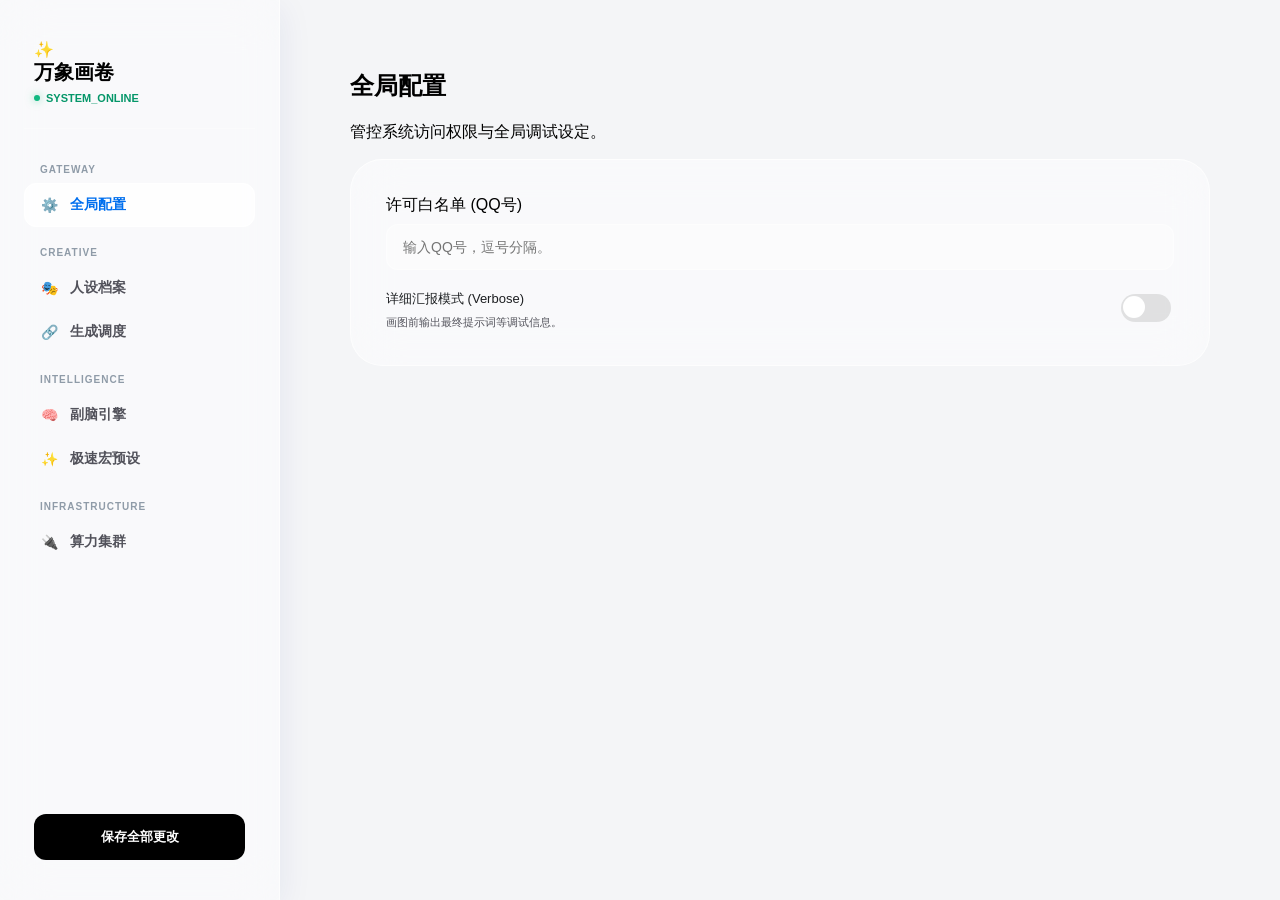
==== pages/settings/index.html @ 049e7f3b "Update index.html" ====
<!doctype html>
<html lang="zh-CN">
<head>
    <meta charset="utf-8" />
    <title>Omni-Draw Station</title>
    <link rel="stylesheet" href="./style.css" />
</head>
<body>
    <div class="ambient-bg">
        <div class="color-orb orb-1"></div>
        <div class="color-orb orb-2"></div>
        <div class="color-orb orb-3"></div>
    </div>

    <div class="layout-wrapper">
        <aside class="sidebar glass-panel">
            <div class="sidebar-header">
                <div class="brand">
                    <span class="brand-icon">✨</span>
                    <h1>万象画卷</h1>
                </div>
                <div class="status-dot">SYSTEM_ONLINE</div>
            </div>
            
            <nav class="nav-menu">
                <div class="nav-label">GATEWAY</div>
                <button class="nav-item active" data-target="tab-basic"><span>⚙️</span> 全局配置</button>
                <div class="nav-label">CREATIVE</div>
                <button class="nav-item" data-target="tab-persona"><span>🎭</span> 人设档案</button>
                <button class="nav-item" data-target="tab-hub"><span>🔗</span> 生成调度</button>
                <div class="nav-label">INTELLIGENCE</div>
                <button class="nav-item" data-target="tab-optimizer"><span>🧠</span> 副脑引擎</button>
                <button class="nav-item" data-target="tab-presets"><span>✨</span> 极速宏预设</button>
                <div class="nav-label">INFRASTRUCTURE</div>
                <button class="nav-item" data-target="tab-nodes"><span>🔌</span> 算力集群</button>
            </nav>

            <div class="save-panel">
                <button data-action="save-config" class="btn-primary">保存全部更改</button>
            </div>
        </aside>

        <main class="content">
            <div id="tab-basic" class="tab-pane active">
                <div class="page-header"><h2>全局配置</h2><p>管控系统访问权限与全局调试设定。</p></div>
                <section class="card glass-card">
                    <div class="form-group">
                        <label>许可白名单 (QQ号)</label>
                        <input type="text" id="perm_allowed_users" class="input-glass" placeholder="输入QQ号，逗号分隔。" />
                    </div>
                    <div class="divider"></div>
                    <div style="display: flex; justify-content: space-between; align-items: center;">
                        <div>
                            <label style="margin-bottom: 4px; display: block; color: var(--text-main); font-size: 13px;">详细汇报模式 (Verbose)</label>
                            <span style="font-size: 11px; color: var(--text-muted);">画图前输出最终提示词等调试信息。</span>
                        </div>
                        <div class="switch-wrapper"><input type="checkbox" id="verbose_report" class="ios-switch"></div>
                    </div>
                </section>
            </div>

            <div id="tab-persona" class="tab-pane">
                <div class="page-header"><h2>人设档案</h2></div>
                <div class="grid-row">
                    <section class="card glass-card">
                        <div class="form-group"><label>实体代号</label><input type="text" id="persona_name" class="input-glass" /></div>
                        <div class="form-group"><label>底层特征序列</label><textarea id="persona_prompt" rows="5" class="input-glass"></textarea></div>
                    </section>
                    <section class="card glass-card">
                        <div class="form-group">
                            <label>参考图矩阵</label>
                            <div class="multi-upload-container" id="persona-upload-container">
                                <div class="upload-trigger glass-trigger" id="persona-upload-trigger">
                                    <span class="upload-icon">+</span>
                                    <span class="upload-text">添加图片</span>
                                </div>
                            </div>
                            <input type="file" id="hidden-file-input" accept="image/*" multiple style="display: none;" />
                        </div>
                    </section>
                </div>
            </div>

            <div id="tab-hub" class="tab-pane">
                <div class="page-header"><h2>生成调度</h2></div>
                <section class="card glass-card">
                    <div class="form-group"><label>图生图负载指向</label><div class="node-selector" id="sel-route-img"></div><input type="hidden" id="route_img" /></div>
                    <div class="divider"></div>
                    <div class="form-group"><label>自拍拟态指向</label><div class="node-selector" id="sel-route-selfie"></div><input type="hidden" id="route_selfie" /></div>
                    <div class="divider"></div>
                    <div class="form-group"><label>视频渲染指向</label><div class="node-selector-video" id="sel-route-video"></div><input type="hidden" id="route_video" /></div>
                </section>
            </div>

            <div id="tab-optimizer" class="tab-pane">
                <div class="page-header"><h2>副脑引擎</h2></div>
                <section class="card glass-card highlight-glass">
                    <div class="card-header"><h3>Prompt Optimizer</h3><div class="switch-wrapper"><input type="checkbox" id="opt_enable" class="ios-switch"></div></div>
                    <div class="grid-2-col">
                        <div class="form-group"><label>画风协议</label><select id="opt_style" class="input-glass"><option value="手机日常原生感">手机日常原生感</option><option value="自拍专用极致真实">自拍专用极致真实</option><option value="电影级光影大片">电影级光影大片</option><option value="日系插画大师">日系插画大师</option><option value="3D 潮玩盲盒">3D 潮玩盲盒</option><option value="自定义模式">自定义模式</option></select></div>
                        <div class="form-group"><label>处理节点</label><div class="node-selector" id="sel-opt-chain"></div><input type="hidden" id="opt_chain" /></div>
                        <div class="form-group"><label>模型核心</label><input type="text" id="opt_model" class="input-glass" /></div>
                        <div class="form-group"><label>超时限制</label><input type="number" id="opt_timeout" class="input-glass" /></div>
                        <div class="form-group full-width"><label>并发上限</label><input type="number" id="opt_batch" class="input-glass" /></div>
                        <div class="form-group full-width"><label>自定义注入</label><textarea id="opt_custom" rows="2" class="input-glass"></textarea></div>
                    </div>
                </section>
            </div>

            <div id="tab-presets" class="tab-pane">
                <div class="page-header"><h2>极速宏预设</h2></div>
                <section class="card glass-card">
                    <div class="card-header space-between"><h3>已激活宏指令</h3><button data-action="add-preset" class="btn-glass-secondary btn-small">+ 添加指令</button></div>
                    <div class="list-container" id="presets-container"></div>
                </section>
            </div>

            <div id="tab-nodes" class="tab-pane">
                <div class="page-header"><h2>算力集群</h2><p>管理底层的图像与视频大模型 API 服务配置。</p></div>
                <section class="card glass-card">
                    <div class="card-header space-between"><h3>图像算力节点</h3><button data-action="add-provider" class="btn-glass-secondary btn-small">+ 添加生图节点</button></div>
                    <div class="list-container" id="providers-container"></div>
                </section>
                <section class="card glass-card">
                    <div class="card-header space-between"><h3>视频渲染节点</h3><button data-action="add-video-provider" class="btn-glass-secondary btn-small">+ 添加视频节点</button></div>
                    <div class="list-container" id="video-providers-container"></div>
                </section>
            </div>
        </main>
    </div>
    <div id="toast-container"></div>
    <script type="module" src="./app.js"></script>
</body>
</html>
---- pages/settings/style.css ----
:root {
    --glass-bg: rgba(255, 255, 255, 0.45);
    --glass-border: rgba(255, 255, 255, 0.6);
    --glass-highlight: rgba(255, 255, 255, 0.8);
    --glass-shadow: 0 8px 32px 0 rgba(31, 38, 135, 0.08);
    --input-bg: rgba(255, 255, 255, 0.3);
    --input-focus: rgba(255, 255, 255, 0.7);
    --text-main: #1C1E21;
    --text-muted: #52525B;
    --accent: #006FEE;
    --accent-glass: rgba(0, 111, 238, 0.15);
    --danger: #FF453A;
    --radius-sm: 12px;
    --radius-md: 20px;
    --radius-lg: 32px;
    --transition: all 0.3s cubic-bezier(0.25, 0.8, 0.25, 1);
}

html, body { height: 100%; margin: 0; padding: 0; background: #F4F5F7; font-family: -apple-system, sans-serif; -webkit-font-smoothing: antialiased; overflow: hidden; }
* { box-sizing: border-box; }

.ambient-bg { position: fixed; top: 0; left: 0; width: 100vw; height: 100vh; z-index: -1; background: #E9ECEF; overflow: hidden; }
.color-orb { position: absolute; border-radius: 50%; filter: blur(80px); opacity: 0.6; animation: float 15s ease-in-out infinite alternate; }
.orb-1 { width: 500px; height: 500px; background: #FFD1FF; top: -100px; left: -100px; }
.orb-2 { width: 600px; height: 600px; background: #C2E9FB; bottom: -200px; right: -100px; animation-delay: -5s; }
.orb-3 { width: 400px; height: 400px; background: #E0C3FC; top: 40%; left: 40%; animation-delay: -10s; }
@keyframes float { 0% { transform: translate(0, 0) scale(1); } 100% { transform: translate(40px, 40px) scale(1.1); } }

.layout-wrapper { display: flex; height: 100vh; width: 100vw; margin: 0; }
.sidebar { width: 280px; flex-shrink: 0; display: flex; flex-direction: column; padding: 40px 24px; z-index: 10; border-right: 1px solid var(--glass-border); }
.glass-panel { background: var(--glass-bg); backdrop-filter: blur(24px); -webkit-backdrop-filter: blur(24px); box-shadow: var(--glass-shadow); }
.sidebar-header { padding: 0 10px 24px; border-bottom: 1px solid rgba(255,255,255,0.3); margin-bottom: 15px; }
.brand h1 { font-size: 20px; font-weight: 800; margin: 0; color: #000; }
.status-dot { font-size: 11px; color: #059669; font-weight: 700; margin-top: 6px; display: flex; align-items: center; gap: 6px; }
.status-dot::before { content: ""; display: block; width: 6px; height: 6px; background: #10B981; border-radius: 50%; box-shadow: 0 0 8px rgba(16, 185, 129, 0.6); }

.nav-label { font-size: 10px; font-weight: 800; color: #8F9BA8; padding: 20px 16px 8px; letter-spacing: 1px; }
.nav-menu { flex: 1; overflow-y: auto; }
.nav-item { display: flex; align-items: center; gap: 12px; width: 100%; padding: 12px 16px; border: 1px solid transparent; background: transparent; border-radius: var(--radius-sm); color: var(--text-muted); font-size: 14px; font-weight: 600; cursor: pointer; transition: var(--transition); outline: none; }
.nav-item:hover { background: rgba(255,255,255,0.5); }
.nav-item.active { background: rgba(255,255,255,0.8); color: var(--accent); border: 1px solid #FFF; }

.save-panel { margin-top: auto; padding: 16px 10px 0; }
.btn-primary { width: 100%; padding: 14px; background: #000; color: #FFF; border: none; border-radius: var(--radius-sm); font-weight: 600; cursor: pointer; transition: var(--transition); }

.content { flex: 1; height: 100%; overflow-y: auto; padding: 50px 70px; }
.tab-pane { display: none; opacity: 0; transform: translateY(20px); transition: 0.3s cubic-bezier(0.2, 0.8, 0.2, 1); }
.tab-pane.active { display: block; opacity: 1; transform: translateY(0); }

.glass-card { background: var(--glass-bg); backdrop-filter: blur(24px); border-radius: var(--radius-lg); padding: 35px; margin-bottom: 30px; border: 1px solid var(--glass-border); border-top: 1px solid var(--glass-highlight); }
.grid-2-col { display: grid; grid-template-columns: 1fr 1fr; gap: 20px; }
.full-width { grid-column: 1 / -1; }
.form-group { display: flex; flex-direction: column; gap: 8px; margin-bottom: 20px; }
.input-glass { width: 100%; padding: 14px 16px; background: var(--input-bg); border: 1px solid rgba(255,255,255,0.4); border-radius: var(--radius-sm); color: var(--text-main); font-size: 14px; outline: none; }

.chip-group { display: flex; flex-wrap: wrap; gap: 8px; }
.api-chip { padding: 8px 16px; background: rgba(255,255,255,0.5); border-radius: 20px; font-size: 13px; font-weight: 600; color: var(--text-muted); cursor: pointer; border: 1px solid rgba(255,255,255,0.6); transition: var(--transition); backdrop-filter: blur(10px); }
.api-chip:hover { background: rgba(255,255,255,0.8); }
.api-chip.active { background: var(--accent); color: #FFF; border-color: var(--accent); }
.chip-del { margin-left: 6px; opacity: 0.5; font-weight: bold; }

.selector-chip { padding: 8px 16px; background: var(--input-bg); border-radius: 20px; font-size: 13px; font-weight: 600; color: var(--text-muted); cursor: pointer; border: 1px solid rgba(255,255,255,0.3); transition: var(--transition); }
.selector-chip.active { background: var(--accent); color: #FFF; border-color: var(--accent); }

.ios-switch { appearance: none; width: 50px; height: 28px; background: rgba(0,0,0,0.1); border-radius: 28px; position: relative; cursor: pointer; transition: 0.3s; }
.ios-switch::after { content: ''; position: absolute; top: 2px; left: 2px; width: 22px; height: 22px; background: #FFF; border-radius: 50%; transition: 0.3s; }
.ios-switch:checked { background: #34C759; }
.ios-switch:checked::after { transform: translateX(22px); }

.btn-glass-secondary { background: rgba(255,255,255,0.5); color: #000; border: 1px solid rgba(255,255,255,0.6); padding: 8px 16px; border-radius: 8px; cursor: pointer; font-size: 13px; font-weight: 700; }
.node-enter { animation: slideInUp 0.5s cubic-bezier(0.2, 0.8, 0.2, 1) forwards; }
.node-exit { animation: fadeOutRight 0.3s ease-in forwards; pointer-events: none; }
@keyframes slideInUp { 0% { opacity: 0; transform: translateY(20px); } 100% { opacity: 1; transform: translateY(0); } }
@keyframes fadeOutRight { to { opacity: 0; transform: translateX(30px); } }

#toast-container { position: fixed; top: 40px; left: 50%; transform: translateX(-50%); z-index: 10000; display: flex; flex-direction: column; gap: 10px; }
.toast { background: rgba(0,0,0,0.75); color: #FFF; padding: 14px 28px; border-radius: 30px; font-size: 14px; animation: slideDown 0.4s cubic-bezier(0.2, 0.8, 0.2, 1) forwards; }
@keyframes slideDown { from { opacity: 0; transform: translateY(-20px); } to { opacity: 1; transform: translateY(0); } }
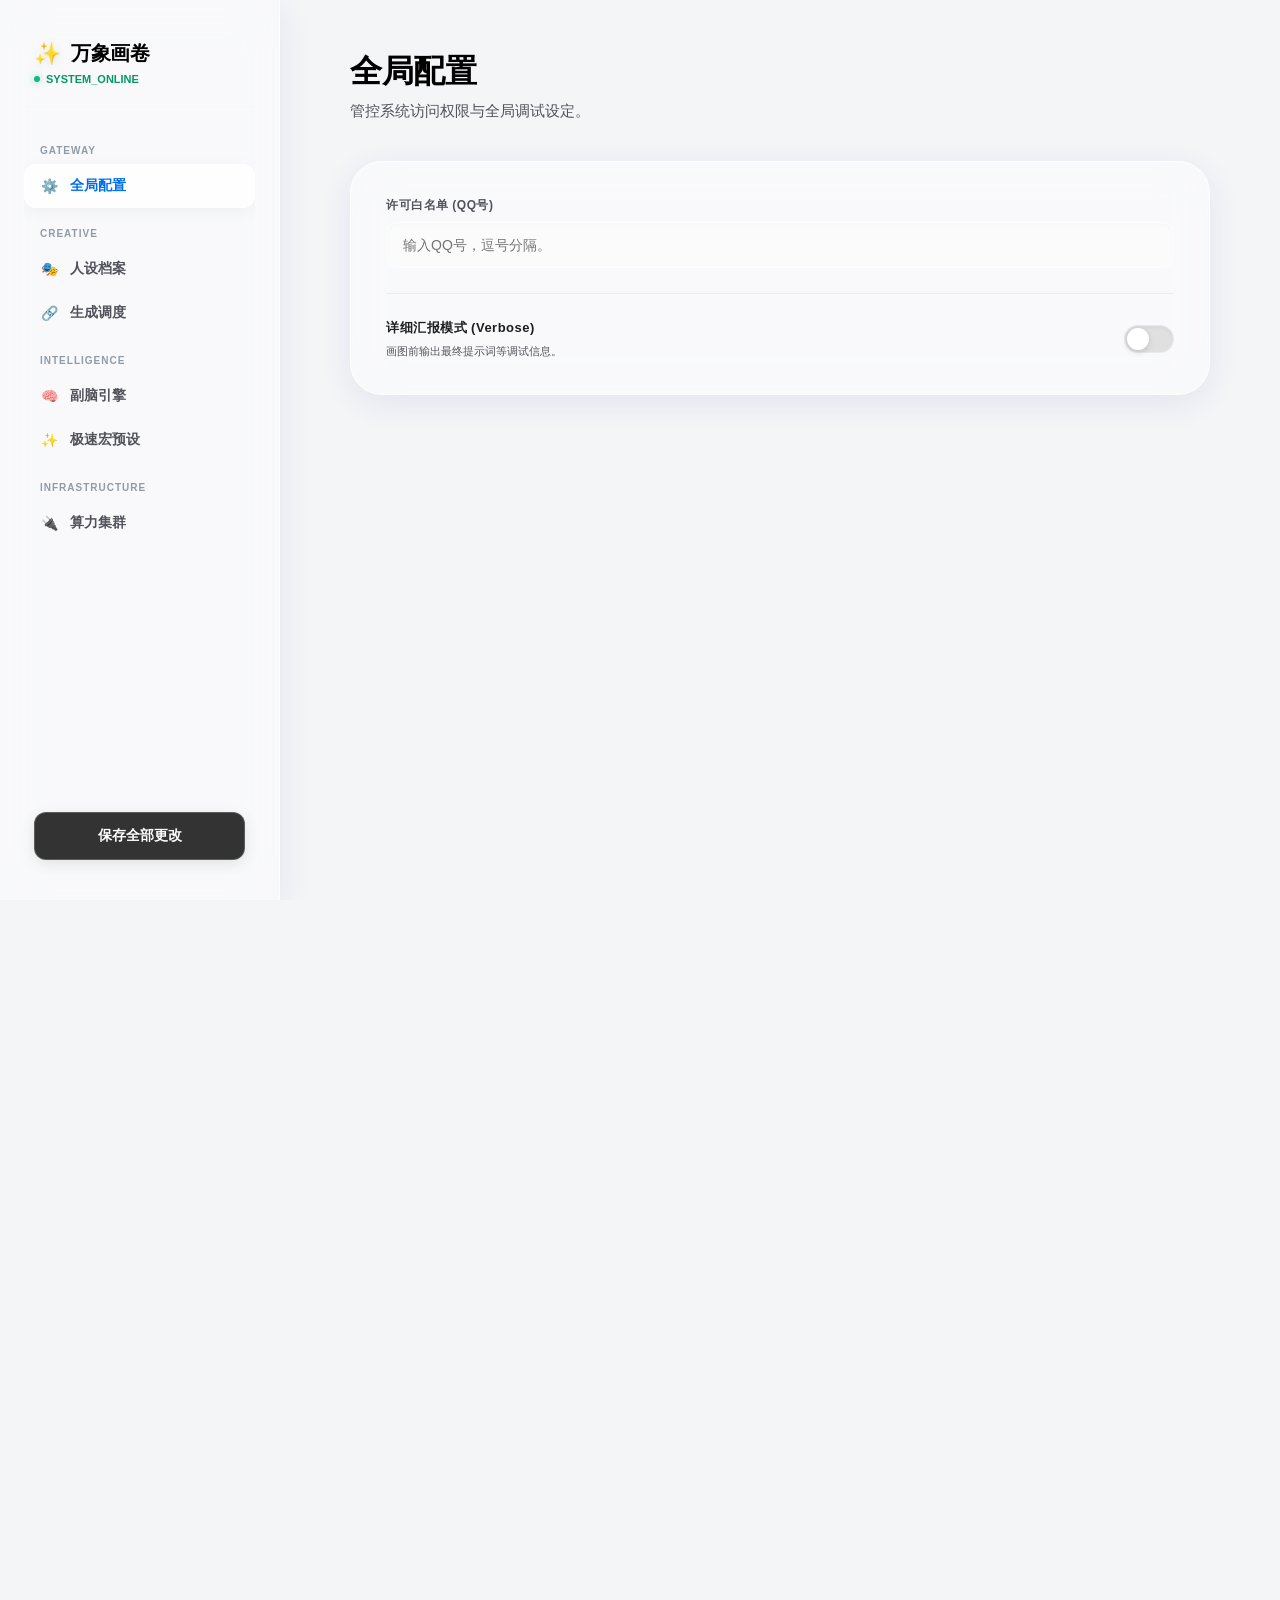
==== commit e95fcf58: "Update index.html" ====
--- a/pages/settings/index.html
+++ b/pages/settings/index.html
@@ -116,7 +116,7 @@
             </div>
 
             <div id="tab-nodes" class="tab-pane">
-                <div class="page-header"><h2>算力集群</h2><p>管理底层的图像与视频大模型 API 服务配置。</p></div>
+                <div class="page-header"><h2>算力集群</h2></div>
                 <section class="card glass-card">
                     <div class="card-header space-between"><h3>图像算力节点</h3><button data-action="add-provider" class="btn-glass-secondary btn-small">+ 添加生图节点</button></div>
                     <div class="list-container" id="providers-container"></div>
@@ -131,4 +131,135 @@
     <div id="toast-container"></div>
     <script type="module" src="./app.js"></script>
 </body>
+</html><!doctype html>
+<html lang="zh-CN">
+<head>
+    <meta charset="utf-8" />
+    <title>Omni-Draw Station</title>
+    <link rel="stylesheet" href="./style.css" />
+</head>
+<body>
+    <div class="layout-wrapper">
+        <aside class="sidebar">
+            <div class="sidebar-header">
+                <div class="brand">
+                    <span class="brand-icon">✨</span>
+                    <h1>万象画卷</h1>
+                </div>
+                <div class="status-dot">SYSTEM_ONLINE</div>
+            </div>
+            
+            <nav class="nav-menu">
+                <div class="nav-label">GATEWAY</div>
+                <button class="nav-item active" data-target="tab-basic"><span>⚙️</span> 全局配置</button>
+                <div class="nav-label">CREATIVE</div>
+                <button class="nav-item" data-target="tab-persona"><span>🎭</span> 人设档案</button>
+                <button class="nav-item" data-target="tab-hub"><span>🔗</span> 生成调度</button>
+                <div class="nav-label">INTELLIGENCE</div>
+                <button class="nav-item" data-target="tab-optimizer"><span>🧠</span> 副脑引擎</button>
+                <button class="nav-item" data-target="tab-presets"><span>✨</span> 极速宏预设</button>
+                <div class="nav-label">INFRASTRUCTURE</div>
+                <button class="nav-item" data-target="tab-nodes"><span>🔌</span> 算力集群</button>
+            </nav>
+
+            <div class="save-panel">
+                <button data-action="save-config" class="btn-primary">保存全部更改</button>
+            </div>
+        </aside>
+
+        <main class="content">
+            <div id="tab-basic" class="tab-pane active">
+                <div class="page-header"><h2>全局配置</h2><p>管控系统访问权限与全局调试设定。</p></div>
+                <section class="card">
+                    <div class="form-group">
+                        <label>许可白名单 (QQ号)</label>
+                        <input type="text" id="perm_allowed_users" class="input-modern" placeholder="输入QQ号，逗号分隔。留空则全域开放。" />
+                    </div>
+                    <div class="divider"></div>
+                    <div style="display: flex; justify-content: space-between; align-items: center;">
+                        <div>
+                            <label style="margin-bottom: 4px; display: block; color: var(--text-main); font-size: 13px;">详细汇报模式 (Verbose)</label>
+                            <span style="font-size: 11px; color: var(--text-muted);">画图前输出最终提示词、透传参数量和参考图数量，供排查时使用。</span>
+                        </div>
+                        <div class="switch-wrapper"><input type="checkbox" id="verbose_report" class="ios-switch"></div>
+                    </div>
+                </section>
+            </div>
+
+            <div id="tab-persona" class="tab-pane">
+                <div class="page-header"><h2>人设档案</h2><p>定义 AI 在进行拟态自拍时的外貌与识别特征。</p></div>
+                <div class="grid-row">
+                    <section class="card">
+                        <div class="form-group"><label>实体代号</label><input type="text" id="persona_name" class="input-modern" /></div>
+                        <div class="form-group"><label>底层特征序列 (Base Prompt)</label><textarea id="persona_prompt" rows="5" class="input-modern"></textarea></div>
+                    </section>
+                    <section class="card">
+                        <div class="form-group">
+                            <label>多模态参考图矩阵</label>
+                            <div class="multi-upload-container" id="persona-upload-container">
+                                <div class="upload-trigger" id="persona-upload-trigger">
+                                    <span class="upload-icon">+</span>
+                                    <span class="upload-text">添加图片</span>
+                                </div>
+                            </div>
+                            <input type="file" id="hidden-file-input" accept="image/png, image/jpeg, image/webp" multiple style="display: none;" />
+                        </div>
+                    </section>
+                </div>
+            </div>
+
+            <div id="tab-hub" class="tab-pane">
+                <div class="page-header"><h2>生成调度</h2><p>将不同的生成指令动态指向已激活的算力节点。</p></div>
+                <section class="card">
+                    <div class="form-group"><label>图生图负载指向</label><div class="node-selector" id="sel-route-img"></div><input type="hidden" id="route_img" /></div>
+                    <div class="divider"></div>
+                    <div class="form-group"><label>自拍拟态指向</label><div class="node-selector" id="sel-route-selfie"></div><input type="hidden" id="route_selfie" /></div>
+                    <div class="divider"></div>
+                    <div class="form-group"><label>视频渲染指向</label><div class="node-selector-video" id="sel-route-video"></div><input type="hidden" id="route_video" /></div>
+                </section>
+            </div>
+
+            <div id="tab-optimizer" class="tab-pane">
+                <div class="page-header"><h2>副脑引擎</h2><p>大模型提示词重构中枢。</p></div>
+                <section class="card highlight-card">
+                    <div class="card-header">
+                        <h3>提示词副脑 (Prompt Optimizer)</h3>
+                        <div class="switch-wrapper"><input type="checkbox" id="opt_enable" class="ios-switch"></div>
+                    </div>
+                    <div class="grid-2-col">
+                        <div class="form-group"><label>画风协议</label><select id="opt_style" class="input-modern"><option value="手机日常原生感">手机日常原生感</option><option value="自拍专用极致真实">自拍专用极致真实</option><option value="电影级光影大片">电影级光影大片</option><option value="日系插画大师">日系插画大师</option><option value="3D 潮玩盲盒">3D 潮玩盲盒</option><option value="自定义模式">自定义模式</option></select></div>
+                        <div class="form-group"><label>处理节点</label><div class="node-selector" id="sel-opt-chain"></div><input type="hidden" id="opt_chain" /></div>
+                        <div class="form-group"><label>模型核心</label><input type="text" id="opt_model" class="input-modern" /></div>
+                        <div class="form-group"><label>超时限制 (秒)</label><input type="number" id="opt_timeout" class="input-modern" /></div>
+                        <div class="form-group full-width"><label>并发上限 (0 为不限)</label><input type="number" id="opt_batch" class="input-modern" /></div>
+                        <div class="form-group full-width"><label>自定义注入要求</label><textarea id="opt_custom" rows="2" class="input-modern" placeholder="补充特定的画面要求..."></textarea></div>
+                    </div>
+                </section>
+            </div>
+
+            <div id="tab-presets" class="tab-pane">
+                <div class="page-header"><h2>极速宏预设</h2><p>管理快捷映射指令，实现一键改图。</p></div>
+                <section class="card">
+                    <div class="card-header space-between"><h3>已激活宏指令</h3><button data-action="add-preset" class="btn-secondary btn-small">+ 添加指令</button></div>
+                    <div class="list-container" id="presets-container"></div>
+                </section>
+            </div>
+
+            <div id="tab-nodes" class="tab-pane">
+                <div class="page-header"><h2>算力集群</h2><p>管理底层的图像与视频大模型 API 服务配置。</p></div>
+                <section class="card">
+                    <div class="card-header space-between"><h3>图像算力节点</h3><button data-action="add-provider" class="btn-secondary btn-small">+ 添加生图节点</button></div>
+                    <div class="list-container" id="providers-container"></div>
+                </section>
+                <section class="card">
+                    <div class="card-header space-between"><h3>视频渲染节点</h3><button data-action="add-video-provider" class="btn-secondary btn-small">+ 添加视频节点</button></div>
+                    <div class="list-container" id="video-providers-container"></div>
+                </section>
+            </div>
+        </main>
+    </div>
+
+    <div id="toast-container"></div>
+    <script type="module" src="./app.js"></script>
+</body>
 </html>
--- a/pages/settings/style.css
+++ b/pages/settings/style.css
@@ -3,22 +3,26 @@
     --glass-border: rgba(255, 255, 255, 0.6);
     --glass-highlight: rgba(255, 255, 255, 0.8);
     --glass-shadow: 0 8px 32px 0 rgba(31, 38, 135, 0.08);
+    
     --input-bg: rgba(255, 255, 255, 0.3);
     --input-focus: rgba(255, 255, 255, 0.7);
+    
     --text-main: #1C1E21;
     --text-muted: #52525B;
     --accent: #006FEE;
     --accent-glass: rgba(0, 111, 238, 0.15);
     --danger: #FF453A;
+    
     --radius-sm: 12px;
     --radius-md: 20px;
     --radius-lg: 32px;
     --transition: all 0.3s cubic-bezier(0.25, 0.8, 0.25, 1);
 }
 
-html, body { height: 100%; margin: 0; padding: 0; background: #F4F5F7; font-family: -apple-system, sans-serif; -webkit-font-smoothing: antialiased; overflow: hidden; }
+html, body { height: 100%; margin: 0; padding: 0; background: #F4F5F7; font-family: -apple-system, BlinkMacSystemFont, "SF Pro Text", "Helvetica Neue", sans-serif; -webkit-font-smoothing: antialiased; overflow: hidden; }
 * { box-sizing: border-box; }
 
+/* 🌟 核心：流光背景层 */
 .ambient-bg { position: fixed; top: 0; left: 0; width: 100vw; height: 100vh; z-index: -1; background: #E9ECEF; overflow: hidden; }
 .color-orb { position: absolute; border-radius: 50%; filter: blur(80px); opacity: 0.6; animation: float 15s ease-in-out infinite alternate; }
 .orb-1 { width: 500px; height: 500px; background: #FFD1FF; top: -100px; left: -100px; }
@@ -26,53 +30,153 @@
 .orb-3 { width: 400px; height: 400px; background: #E0C3FC; top: 40%; left: 40%; animation-delay: -10s; }
 @keyframes float { 0% { transform: translate(0, 0) scale(1); } 100% { transform: translate(40px, 40px) scale(1.1); } }
 
+/* 💡 将 maxWidth 去除，实现宽度 100vw，侧边栏贴边 */
 .layout-wrapper { display: flex; height: 100vh; width: 100vw; margin: 0; }
+
+/* 🌟 核心：液态侧边栏 */
 .sidebar { width: 280px; flex-shrink: 0; display: flex; flex-direction: column; padding: 40px 24px; z-index: 10; border-right: 1px solid var(--glass-border); }
 .glass-panel { background: var(--glass-bg); backdrop-filter: blur(24px); -webkit-backdrop-filter: blur(24px); box-shadow: var(--glass-shadow); }
+
 .sidebar-header { padding: 0 10px 24px; border-bottom: 1px solid rgba(255,255,255,0.3); margin-bottom: 15px; }
-.brand h1 { font-size: 20px; font-weight: 800; margin: 0; color: #000; }
+.brand { display: flex; align-items: center; gap: 10px; }
+.brand-icon { font-size: 22px; filter: drop-shadow(0 2px 4px rgba(0,0,0,0.1)); }
+.brand h1 { font-size: 20px; font-weight: 800; letter-spacing: -0.5px; margin: 0; color: #000; }
 .status-dot { font-size: 11px; color: #059669; font-weight: 700; margin-top: 6px; display: flex; align-items: center; gap: 6px; }
 .status-dot::before { content: ""; display: block; width: 6px; height: 6px; background: #10B981; border-radius: 50%; box-shadow: 0 0 8px rgba(16, 185, 129, 0.6); }
 
 .nav-label { font-size: 10px; font-weight: 800; color: #8F9BA8; padding: 20px 16px 8px; letter-spacing: 1px; }
 .nav-menu { flex: 1; overflow-y: auto; }
 .nav-item { display: flex; align-items: center; gap: 12px; width: 100%; padding: 12px 16px; border: 1px solid transparent; background: transparent; border-radius: var(--radius-sm); color: var(--text-muted); font-size: 14px; font-weight: 600; cursor: pointer; transition: var(--transition); outline: none; }
-.nav-item:hover { background: rgba(255,255,255,0.5); }
-.nav-item.active { background: rgba(255,255,255,0.8); color: var(--accent); border: 1px solid #FFF; }
+.nav-item:hover { background: rgba(255,255,255,0.5); color: var(--text-main); }
+.nav-item.active { background: rgba(255,255,255,0.8); color: var(--accent); border: 1px solid #FFF; box-shadow: 0 4px 15px rgba(0,0,0,0.05); }
 
 .save-panel { margin-top: auto; padding: 16px 10px 0; }
-.btn-primary { width: 100%; padding: 14px; background: #000; color: #FFF; border: none; border-radius: var(--radius-sm); font-weight: 600; cursor: pointer; transition: var(--transition); }
+.btn-primary { width: 100%; padding: 14px; background: rgba(0,0,0,0.8); backdrop-filter: blur(10px); color: #FFF; border: 1px solid rgba(255,255,255,0.2); border-radius: var(--radius-sm); font-weight: 600; font-size: 14px; cursor: pointer; transition: var(--transition); outline: none; box-shadow: 0 4px 15px rgba(0,0,0,0.1); }
+.btn-primary:hover:not(:disabled) { background: #000; transform: translateY(-2px); box-shadow: 0 8px 20px rgba(0,0,0,0.2); }
+.btn-primary:active:not(:disabled) { transform: scale(0.98); }
+.spinner { display: inline-block; animation: spin 1s linear infinite; }
+@keyframes spin { to { transform: rotate(360deg); } }
 
-.content { flex: 1; height: 100%; overflow-y: auto; padding: 50px 70px; }
-.tab-pane { display: none; opacity: 0; transform: translateY(20px); transition: 0.3s cubic-bezier(0.2, 0.8, 0.2, 1); }
+/* 主区域 */
+.content { flex: 1; height: 100%; overflow-y: auto; padding: 50px 70px; scroll-behavior: smooth; position: relative; z-index: 5; }
+.tab-pane { display: none; opacity: 0; transform: translateY(20px); transition: opacity 0.4s ease, transform 0.4s cubic-bezier(0.2, 0.8, 0.2, 1); }
 .tab-pane.active { display: block; opacity: 1; transform: translateY(0); }
 
-.glass-card { background: var(--glass-bg); backdrop-filter: blur(24px); border-radius: var(--radius-lg); padding: 35px; margin-bottom: 30px; border: 1px solid var(--glass-border); border-top: 1px solid var(--glass-highlight); }
+.page-header { margin-bottom: 40px; }
+.page-header h2 { font-size: 32px; font-weight: 800; margin: 0 0 8px 0; letter-spacing: -0.5px; color: #000; }
+.page-header p { color: var(--text-muted); font-size: 15px; margin: 0; font-weight: 500; }
+
+/* 🌟 核心：液态卡片 */
+.glass-card { background: var(--glass-bg); backdrop-filter: blur(24px); -webkit-backdrop-filter: blur(24px); border-radius: var(--radius-lg); padding: 35px; margin-bottom: 30px; box-shadow: var(--glass-shadow); border: 1px solid var(--glass-border); border-top: 1px solid var(--glass-highlight); border-left: 1px solid var(--glass-highlight); transition: var(--transition); }
+.glass-card:hover { box-shadow: 0 12px 40px 0 rgba(31, 38, 135, 0.12); }
+.highlight-glass { position: relative; overflow: hidden; }
+.highlight-glass::before { content: ''; position: absolute; top: 0; left: 0; width: 100%; height: 4px; background: linear-gradient(90deg, #006FEE, #00F0FF); }
+.card-header { margin-bottom: 25px; display: flex; justify-content: space-between; align-items: center; }
+.card-header h3 { font-size: 17px; font-weight: 700; margin: 0; color: #000; }
+
+.grid-row { display: grid; grid-template-columns: 1fr 1fr; gap: 30px; }
 .grid-2-col { display: grid; grid-template-columns: 1fr 1fr; gap: 20px; }
 .full-width { grid-column: 1 / -1; }
+
 .form-group { display: flex; flex-direction: column; gap: 8px; margin-bottom: 20px; }
-.input-glass { width: 100%; padding: 14px 16px; background: var(--input-bg); border: 1px solid rgba(255,255,255,0.4); border-radius: var(--radius-sm); color: var(--text-main); font-size: 14px; outline: none; }
+.form-group:last-child { margin-bottom: 0; }
+label { font-size: 12px; font-weight: 700; color: var(--text-muted); letter-spacing: 0.5px; }
 
+/* 🌟 核心：玻璃质感输入框 */
+.input-glass { width: 100%; padding: 14px 16px; background: var(--input-bg); border: 1px solid rgba(255,255,255,0.4); border-radius: var(--radius-sm); color: var(--text-main); font-size: 14px; transition: var(--transition); outline: none; font-weight: 500; box-shadow: inset 0 2px 4px rgba(0,0,0,0.02); }
+.input-glass:hover { background: rgba(255,255,255,0.5); }
+.input-glass:focus { background: var(--input-focus); border-color: rgba(255,255,255,0.8); box-shadow: 0 0 0 4px var(--accent-glass), inset 0 2px 4px rgba(0,0,0,0.01); }
+textarea.input-glass { resize: vertical; line-height: 1.6; }
+.divider { height: 1px; background: rgba(0,0,0,0.05); margin: 25px 0; }
+
+/* iOS 开关 */
+.switch-wrapper { display: flex; align-items: center; }
+.ios-switch { appearance: none; width: 50px; height: 28px; background: rgba(0,0,0,0.1); border-radius: 28px; position: relative; cursor: pointer; outline: none; transition: 0.3s; margin: 0; border: 1px solid rgba(255,255,255,0.3); box-shadow: inset 0 2px 4px rgba(0,0,0,0.05); }
+.ios-switch::after { content: ''; position: absolute; top: 2px; left: 2px; width: 22px; height: 22px; background: #FFF; border-radius: 50%; box-shadow: 0 2px 6px rgba(0,0,0,0.15); transition: 0.3s cubic-bezier(0.2, 0.8, 0.2, 1); }
+.ios-switch:checked { background: #34C759; border-color: #34C759; }
+.ios-switch:checked::after { transform: translateX(22px); }
+
+/* 🌟 这是你原本的 selector-chip，我不做任何修改！ */
+.node-selector, .node-selector-video { display: flex; flex-wrap: wrap; gap: 10px; margin-top: 5px; }
+.selector-chip { padding: 8px 16px; background: var(--input-bg); border-radius: 20px; font-size: 13px; font-weight: 600; color: var(--text-muted); cursor: pointer; border: 1px solid rgba(255,255,255,0.3); transition: var(--transition); backdrop-filter: blur(10px); }
+.selector-chip:hover { background: rgba(255,255,255,0.6); }
+.selector-chip.active { background: var(--accent); color: #FFF; border-color: var(--accent); box-shadow: 0 4px 12px rgba(0, 111, 238, 0.3); }
+.empty-hint { font-size: 12px; color: #A1A1AA; font-style: italic; }
+
+/* 多图上传区域 */
+.multi-upload-container { display: flex; flex-wrap: wrap; gap: 15px; align-items: stretch; }
+.image-preview-wrapper { position: relative; animation: popIn 0.4s cubic-bezier(0.2, 0.8, 0.2, 1); }
+.image-preview { height: 100px; width: auto; max-width: 160px; object-fit: cover; border-radius: var(--radius-sm); border: 2px solid #FFF; box-shadow: 0 4px 12px rgba(0,0,0,0.08); background: var(--input-bg); display: block; }
+.btn-del-img { position: absolute; top: -10px; right: -10px; width: 26px; height: 26px; background: rgba(0,0,0,0.7); backdrop-filter: blur(4px); color: #FFF; border: 1px solid rgba(255,255,255,0.2); border-radius: 50%; font-size: 14px; display: flex; align-items: center; justify-content: center; cursor: pointer; outline: none; transition: 0.2s; box-shadow: 0 2px 8px rgba(0,0,0,0.2); }
+.btn-del-img:hover { background: var(--danger); transform: scale(1.1); }
+.glass-trigger { height: 100px; min-width: 100px; border: 2px dashed rgba(0,0,0,0.15); border-radius: var(--radius-sm); display: flex; flex-direction: column; align-items: center; justify-content: center; cursor: pointer; background: rgba(255,255,255,0.2); transition: var(--transition); padding: 0 20px; }
+.glass-trigger:hover { border-color: var(--accent); background: rgba(255,255,255,0.6); }
+.upload-icon { font-size: 24px; color: var(--accent); font-weight: 300; }
+.upload-text { font-size: 12px; font-weight: 700; color: var(--text-muted); margin-top: 4px; }
+@keyframes popIn { from { opacity: 0; transform: scale(0.85); } to { opacity: 1; transform: scale(1); } }
+
+/* 玻璃次级按钮 */
+.btn-glass-secondary { background: rgba(255,255,255,0.5); color: #000; border: 1px solid rgba(255,255,255,0.6); padding: 8px 16px; border-radius: 8px; font-size: 13px; font-weight: 700; cursor: pointer; transition: var(--transition); outline: none; box-shadow: 0 2px 6px rgba(0,0,0,0.02); }
+.btn-glass-secondary:hover { background: #FFF; box-shadow: 0 4px 12px rgba(0,0,0,0.05); transform: translateY(-1px); }
+
+/* 列表容器 */
+.list-container { display: flex; flex-direction: column; gap: 16px; }
+.list-card { border: 1px solid rgba(255,255,255,0.6); border-radius: var(--radius-md); padding: 24px; background: rgba(255,255,255,0.45); transition: var(--transition); }
+.list-card:hover { background: rgba(255,255,255,0.7); box-shadow: 0 8px 24px rgba(0,0,0,0.05); }
+.list-card-header { display: flex; justify-content: space-between; align-items: center; margin-bottom: 20px; border-bottom: 1px solid rgba(0,0,0,0.05); padding-bottom: 16px; }
+.input-minimal { background: transparent; border: none; font-size: 16px; font-weight: 800; width: 180px; outline: none; border-bottom: 1px solid transparent; transition: var(--transition); color: var(--text-main); }
+.input-minimal:focus { border-bottom-color: var(--accent); }
+
+.list-item { display: flex; align-items: center; gap: 12px; padding: 10px 16px; background: rgba(255,255,255,0.4); border-radius: var(--radius-sm); border: 1px solid rgba(255,255,255,0.5); transition: var(--transition); }
+.list-item:focus-within { background: rgba(255,255,255,0.8); border-color: #FFF; box-shadow: 0 4px 15px rgba(0,0,0,0.05); }
+.preset-name { width: 140px; background: transparent; font-weight: 700; }
+.preset-prompt { flex: 1; background: transparent; }
+.divider-text { color: #A1A1AA; font-size: 12px; font-weight: 700; }
+.btn-icon { background: transparent; border: none; color: #A1A1AA; font-size: 18px; cursor: pointer; transition: var(--transition); width: 28px; height: 28px; border-radius: 50%; display: flex; align-items: center; justify-content: center; outline: none; }
+.btn-icon:hover { color: var(--danger); background: #FEE2E2; }
+
+/* Toast */
+#toast-container { position: fixed; top: 40px; left: 50%; transform: translateX(-50%); z-index: 10000; display: flex; flex-direction: column; gap: 10px; pointer-events: none; }
+.toast { background: rgba(0,0,0,0.75); backdrop-filter: blur(12px); -webkit-backdrop-filter: blur(12px); color: #FFF; padding: 14px 28px; border-radius: 30px; font-size: 14px; font-weight: 500; display: flex; align-items: center; gap: 10px; box-shadow: 0 12px 30px rgba(0,0,0,0.15); border: 1px solid rgba(255,255,255,0.1); animation: slideDown 0.4s cubic-bezier(0.2, 0.8, 0.2, 1) forwards; }
+.toast-success .toast-icon { color: #34C759; font-weight: bold; }
+.toast-error .toast-icon { color: #FF3B30; font-weight: bold; }
+.toast-fadeout { opacity: 0; transform: translateY(-20px); transition: 0.3s; }
+@keyframes slideDown { from { opacity: 0; transform: translateY(-20px); } to { opacity: 1; transform: translateY(0); } }
+
+/* 动画节点 */
+.node-enter { animation: slideInUp 0.5s cubic-bezier(0.2, 0.8, 0.2, 1) forwards; }
+.node-exit { animation: fadeOutRight 0.3s ease-in forwards; pointer-events: none; }
+@keyframes slideInUp { 0% { opacity: 0; transform: translateY(20px) scale(0.98); } 100% { opacity: 1; transform: translateY(0) scale(1); } }
+@keyframes fadeOutRight { 0% { opacity: 1; transform: translateX(0); } 100% { opacity: 0; transform: translateX(30px); } }
+
+/* 💡 新增：独立的 api-chip 样式，用于算力集群模式选择，互不干扰 */
 .chip-group { display: flex; flex-wrap: wrap; gap: 8px; }
 .api-chip { padding: 8px 16px; background: rgba(255,255,255,0.5); border-radius: 20px; font-size: 13px; font-weight: 600; color: var(--text-muted); cursor: pointer; border: 1px solid rgba(255,255,255,0.6); transition: var(--transition); backdrop-filter: blur(10px); }
-.api-chip:hover { background: rgba(255,255,255,0.8); }
-.api-chip.active { background: var(--accent); color: #FFF; border-color: var(--accent); }
-.chip-del { margin-left: 6px; opacity: 0.5; font-weight: bold; }
+.api-chip:hover { background: rgba(255,255,255,0.8); color: var(--text-main); }
+.api-chip.active { background: var(--accent); color: #FFF; border-color: var(--accent); box-shadow: 0 4px 12px rgba(0, 111, 238, 0.3); }
 
-.selector-chip { padding: 8px 16px; background: var(--input-bg); border-radius: 20px; font-size: 13px; font-weight: 600; color: var(--text-muted); cursor: pointer; border: 1px solid rgba(255,255,255,0.3); transition: var(--transition); }
-.selector-chip.active { background: var(--accent); color: #FFF; border-color: var(--accent); }
-
-.ios-switch { appearance: none; width: 50px; height: 28px; background: rgba(0,0,0,0.1); border-radius: 28px; position: relative; cursor: pointer; transition: 0.3s; }
-.ios-switch::after { content: ''; position: absolute; top: 2px; left: 2px; width: 22px; height: 22px; background: #FFF; border-radius: 50%; transition: 0.3s; }
-.ios-switch:checked { background: #34C759; }
-.ios-switch:checked::after { transform: translateX(22px); }
-
-.btn-glass-secondary { background: rgba(255,255,255,0.5); color: #000; border: 1px solid rgba(255,255,255,0.6); padding: 8px 16px; border-radius: 8px; cursor: pointer; font-size: 13px; font-weight: 700; }
-.node-enter { animation: slideInUp 0.5s cubic-bezier(0.2, 0.8, 0.2, 1) forwards; }
-.node-exit { animation: fadeOutRight 0.3s ease-in forwards; pointer-events: none; }
-@keyframes slideInUp { 0% { opacity: 0; transform: translateY(20px); } 100% { opacity: 1; transform: translateY(0); } }
-@keyframes fadeOutRight { to { opacity: 0; transform: translateX(30px); } }
-
-#toast-container { position: fixed; top: 40px; left: 50%; transform: translateX(-50%); z-index: 10000; display: flex; flex-direction: column; gap: 10px; }
-.toast { background: rgba(0,0,0,0.75); color: #FFF; padding: 14px 28px; border-radius: 30px; font-size: 14px; animation: slideDown 0.4s cubic-bezier(0.2, 0.8, 0.2, 1) forwards; }
-@keyframes slideDown { from { opacity: 0; transform: translateY(-20px); } to { opacity: 1; transform: translateY(0); } }
+/* 追加到文件末尾即可 */
+.chip-del { 
+    margin-left: 6px; 
+    color: inherit; 
+    opacity: 0.5; 
+    padding: 0 4px; 
+    border-radius: 50%; 
+    transition: 0.2s; 
+    display: inline-flex; 
+    align-items: center; 
+    justify-content: center; 
+    font-size: 14px; 
+    font-weight: bold; 
+    line-height: 1; 
+}
+.chip-del:hover { 
+    background: rgba(0,0,0,0.1); 
+    opacity: 1; 
+    color: var(--danger); 
+    transform: scale(1.1); 
+}
+.api-chip.active .chip-del:hover { 
+    background: rgba(255,255,255,0.25); 
+    color: #FFF; 
+}
--- a/pages/settings/style.css
+++ b/pages/settings/style.css
@@ -3,22 +3,26 @@
     --glass-border: rgba(255, 255, 255, 0.6);
     --glass-highlight: rgba(255, 255, 255, 0.8);
     --glass-shadow: 0 8px 32px 0 rgba(31, 38, 135, 0.08);
+    
     --input-bg: rgba(255, 255, 255, 0.3);
     --input-focus: rgba(255, 255, 255, 0.7);
+    
     --text-main: #1C1E21;
     --text-muted: #52525B;
     --accent: #006FEE;
     --accent-glass: rgba(0, 111, 238, 0.15);
     --danger: #FF453A;
+    
     --radius-sm: 12px;
     --radius-md: 20px;
     --radius-lg: 32px;
     --transition: all 0.3s cubic-bezier(0.25, 0.8, 0.25, 1);
 }
 
-html, body { height: 100%; margin: 0; padding: 0; background: #F4F5F7; font-family: -apple-system, sans-serif; -webkit-font-smoothing: antialiased; overflow: hidden; }
+html, body { height: 100%; margin: 0; padding: 0; background: #F4F5F7; font-family: -apple-system, BlinkMacSystemFont, "SF Pro Text", "Helvetica Neue", sans-serif; -webkit-font-smoothing: antialiased; overflow: hidden; }
 * { box-sizing: border-box; }
 
+/* 🌟 核心：流光背景层 */
 .ambient-bg { position: fixed; top: 0; left: 0; width: 100vw; height: 100vh; z-index: -1; background: #E9ECEF; overflow: hidden; }
 .color-orb { position: absolute; border-radius: 50%; filter: blur(80px); opacity: 0.6; animation: float 15s ease-in-out infinite alternate; }
 .orb-1 { width: 500px; height: 500px; background: #FFD1FF; top: -100px; left: -100px; }
@@ -26,53 +30,153 @@
 .orb-3 { width: 400px; height: 400px; background: #E0C3FC; top: 40%; left: 40%; animation-delay: -10s; }
 @keyframes float { 0% { transform: translate(0, 0) scale(1); } 100% { transform: translate(40px, 40px) scale(1.1); } }
 
+/* 💡 将 maxWidth 去除，实现宽度 100vw，侧边栏贴边 */
 .layout-wrapper { display: flex; height: 100vh; width: 100vw; margin: 0; }
+
+/* 🌟 核心：液态侧边栏 */
 .sidebar { width: 280px; flex-shrink: 0; display: flex; flex-direction: column; padding: 40px 24px; z-index: 10; border-right: 1px solid var(--glass-border); }
 .glass-panel { background: var(--glass-bg); backdrop-filter: blur(24px); -webkit-backdrop-filter: blur(24px); box-shadow: var(--glass-shadow); }
+
 .sidebar-header { padding: 0 10px 24px; border-bottom: 1px solid rgba(255,255,255,0.3); margin-bottom: 15px; }
-.brand h1 { font-size: 20px; font-weight: 800; margin: 0; color: #000; }
+.brand { display: flex; align-items: center; gap: 10px; }
+.brand-icon { font-size: 22px; filter: drop-shadow(0 2px 4px rgba(0,0,0,0.1)); }
+.brand h1 { font-size: 20px; font-weight: 800; letter-spacing: -0.5px; margin: 0; color: #000; }
 .status-dot { font-size: 11px; color: #059669; font-weight: 700; margin-top: 6px; display: flex; align-items: center; gap: 6px; }
 .status-dot::before { content: ""; display: block; width: 6px; height: 6px; background: #10B981; border-radius: 50%; box-shadow: 0 0 8px rgba(16, 185, 129, 0.6); }
 
 .nav-label { font-size: 10px; font-weight: 800; color: #8F9BA8; padding: 20px 16px 8px; letter-spacing: 1px; }
 .nav-menu { flex: 1; overflow-y: auto; }
 .nav-item { display: flex; align-items: center; gap: 12px; width: 100%; padding: 12px 16px; border: 1px solid transparent; background: transparent; border-radius: var(--radius-sm); color: var(--text-muted); font-size: 14px; font-weight: 600; cursor: pointer; transition: var(--transition); outline: none; }
-.nav-item:hover { background: rgba(255,255,255,0.5); }
-.nav-item.active { background: rgba(255,255,255,0.8); color: var(--accent); border: 1px solid #FFF; }
+.nav-item:hover { background: rgba(255,255,255,0.5); color: var(--text-main); }
+.nav-item.active { background: rgba(255,255,255,0.8); color: var(--accent); border: 1px solid #FFF; box-shadow: 0 4px 15px rgba(0,0,0,0.05); }
 
 .save-panel { margin-top: auto; padding: 16px 10px 0; }
-.btn-primary { width: 100%; padding: 14px; background: #000; color: #FFF; border: none; border-radius: var(--radius-sm); font-weight: 600; cursor: pointer; transition: var(--transition); }
+.btn-primary { width: 100%; padding: 14px; background: rgba(0,0,0,0.8); backdrop-filter: blur(10px); color: #FFF; border: 1px solid rgba(255,255,255,0.2); border-radius: var(--radius-sm); font-weight: 600; font-size: 14px; cursor: pointer; transition: var(--transition); outline: none; box-shadow: 0 4px 15px rgba(0,0,0,0.1); }
+.btn-primary:hover:not(:disabled) { background: #000; transform: translateY(-2px); box-shadow: 0 8px 20px rgba(0,0,0,0.2); }
+.btn-primary:active:not(:disabled) { transform: scale(0.98); }
+.spinner { display: inline-block; animation: spin 1s linear infinite; }
+@keyframes spin { to { transform: rotate(360deg); } }
 
-.content { flex: 1; height: 100%; overflow-y: auto; padding: 50px 70px; }
-.tab-pane { display: none; opacity: 0; transform: translateY(20px); transition: 0.3s cubic-bezier(0.2, 0.8, 0.2, 1); }
+/* 主区域 */
+.content { flex: 1; height: 100%; overflow-y: auto; padding: 50px 70px; scroll-behavior: smooth; position: relative; z-index: 5; }
+.tab-pane { display: none; opacity: 0; transform: translateY(20px); transition: opacity 0.4s ease, transform 0.4s cubic-bezier(0.2, 0.8, 0.2, 1); }
 .tab-pane.active { display: block; opacity: 1; transform: translateY(0); }
 
-.glass-card { background: var(--glass-bg); backdrop-filter: blur(24px); border-radius: var(--radius-lg); padding: 35px; margin-bottom: 30px; border: 1px solid var(--glass-border); border-top: 1px solid var(--glass-highlight); }
+.page-header { margin-bottom: 40px; }
+.page-header h2 { font-size: 32px; font-weight: 800; margin: 0 0 8px 0; letter-spacing: -0.5px; color: #000; }
+.page-header p { color: var(--text-muted); font-size: 15px; margin: 0; font-weight: 500; }
+
+/* 🌟 核心：液态卡片 */
+.glass-card { background: var(--glass-bg); backdrop-filter: blur(24px); -webkit-backdrop-filter: blur(24px); border-radius: var(--radius-lg); padding: 35px; margin-bottom: 30px; box-shadow: var(--glass-shadow); border: 1px solid var(--glass-border); border-top: 1px solid var(--glass-highlight); border-left: 1px solid var(--glass-highlight); transition: var(--transition); }
+.glass-card:hover { box-shadow: 0 12px 40px 0 rgba(31, 38, 135, 0.12); }
+.highlight-glass { position: relative; overflow: hidden; }
+.highlight-glass::before { content: ''; position: absolute; top: 0; left: 0; width: 100%; height: 4px; background: linear-gradient(90deg, #006FEE, #00F0FF); }
+.card-header { margin-bottom: 25px; display: flex; justify-content: space-between; align-items: center; }
+.card-header h3 { font-size: 17px; font-weight: 700; margin: 0; color: #000; }
+
+.grid-row { display: grid; grid-template-columns: 1fr 1fr; gap: 30px; }
 .grid-2-col { display: grid; grid-template-columns: 1fr 1fr; gap: 20px; }
 .full-width { grid-column: 1 / -1; }
+
 .form-group { display: flex; flex-direction: column; gap: 8px; margin-bottom: 20px; }
-.input-glass { width: 100%; padding: 14px 16px; background: var(--input-bg); border: 1px solid rgba(255,255,255,0.4); border-radius: var(--radius-sm); color: var(--text-main); font-size: 14px; outline: none; }
+.form-group:last-child { margin-bottom: 0; }
+label { font-size: 12px; font-weight: 700; color: var(--text-muted); letter-spacing: 0.5px; }
 
+/* 🌟 核心：玻璃质感输入框 */
+.input-glass { width: 100%; padding: 14px 16px; background: var(--input-bg); border: 1px solid rgba(255,255,255,0.4); border-radius: var(--radius-sm); color: var(--text-main); font-size: 14px; transition: var(--transition); outline: none; font-weight: 500; box-shadow: inset 0 2px 4px rgba(0,0,0,0.02); }
+.input-glass:hover { background: rgba(255,255,255,0.5); }
+.input-glass:focus { background: var(--input-focus); border-color: rgba(255,255,255,0.8); box-shadow: 0 0 0 4px var(--accent-glass), inset 0 2px 4px rgba(0,0,0,0.01); }
+textarea.input-glass { resize: vertical; line-height: 1.6; }
+.divider { height: 1px; background: rgba(0,0,0,0.05); margin: 25px 0; }
+
+/* iOS 开关 */
+.switch-wrapper { display: flex; align-items: center; }
+.ios-switch { appearance: none; width: 50px; height: 28px; background: rgba(0,0,0,0.1); border-radius: 28px; position: relative; cursor: pointer; outline: none; transition: 0.3s; margin: 0; border: 1px solid rgba(255,255,255,0.3); box-shadow: inset 0 2px 4px rgba(0,0,0,0.05); }
+.ios-switch::after { content: ''; position: absolute; top: 2px; left: 2px; width: 22px; height: 22px; background: #FFF; border-radius: 50%; box-shadow: 0 2px 6px rgba(0,0,0,0.15); transition: 0.3s cubic-bezier(0.2, 0.8, 0.2, 1); }
+.ios-switch:checked { background: #34C759; border-color: #34C759; }
+.ios-switch:checked::after { transform: translateX(22px); }
+
+/* 🌟 这是你原本的 selector-chip，我不做任何修改！ */
+.node-selector, .node-selector-video { display: flex; flex-wrap: wrap; gap: 10px; margin-top: 5px; }
+.selector-chip { padding: 8px 16px; background: var(--input-bg); border-radius: 20px; font-size: 13px; font-weight: 600; color: var(--text-muted); cursor: pointer; border: 1px solid rgba(255,255,255,0.3); transition: var(--transition); backdrop-filter: blur(10px); }
+.selector-chip:hover { background: rgba(255,255,255,0.6); }
+.selector-chip.active { background: var(--accent); color: #FFF; border-color: var(--accent); box-shadow: 0 4px 12px rgba(0, 111, 238, 0.3); }
+.empty-hint { font-size: 12px; color: #A1A1AA; font-style: italic; }
+
+/* 多图上传区域 */
+.multi-upload-container { display: flex; flex-wrap: wrap; gap: 15px; align-items: stretch; }
+.image-preview-wrapper { position: relative; animation: popIn 0.4s cubic-bezier(0.2, 0.8, 0.2, 1); }
+.image-preview { height: 100px; width: auto; max-width: 160px; object-fit: cover; border-radius: var(--radius-sm); border: 2px solid #FFF; box-shadow: 0 4px 12px rgba(0,0,0,0.08); background: var(--input-bg); display: block; }
+.btn-del-img { position: absolute; top: -10px; right: -10px; width: 26px; height: 26px; background: rgba(0,0,0,0.7); backdrop-filter: blur(4px); color: #FFF; border: 1px solid rgba(255,255,255,0.2); border-radius: 50%; font-size: 14px; display: flex; align-items: center; justify-content: center; cursor: pointer; outline: none; transition: 0.2s; box-shadow: 0 2px 8px rgba(0,0,0,0.2); }
+.btn-del-img:hover { background: var(--danger); transform: scale(1.1); }
+.glass-trigger { height: 100px; min-width: 100px; border: 2px dashed rgba(0,0,0,0.15); border-radius: var(--radius-sm); display: flex; flex-direction: column; align-items: center; justify-content: center; cursor: pointer; background: rgba(255,255,255,0.2); transition: var(--transition); padding: 0 20px; }
+.glass-trigger:hover { border-color: var(--accent); background: rgba(255,255,255,0.6); }
+.upload-icon { font-size: 24px; color: var(--accent); font-weight: 300; }
+.upload-text { font-size: 12px; font-weight: 700; color: var(--text-muted); margin-top: 4px; }
+@keyframes popIn { from { opacity: 0; transform: scale(0.85); } to { opacity: 1; transform: scale(1); } }
+
+/* 玻璃次级按钮 */
+.btn-glass-secondary { background: rgba(255,255,255,0.5); color: #000; border: 1px solid rgba(255,255,255,0.6); padding: 8px 16px; border-radius: 8px; font-size: 13px; font-weight: 700; cursor: pointer; transition: var(--transition); outline: none; box-shadow: 0 2px 6px rgba(0,0,0,0.02); }
+.btn-glass-secondary:hover { background: #FFF; box-shadow: 0 4px 12px rgba(0,0,0,0.05); transform: translateY(-1px); }
+
+/* 列表容器 */
+.list-container { display: flex; flex-direction: column; gap: 16px; }
+.list-card { border: 1px solid rgba(255,255,255,0.6); border-radius: var(--radius-md); padding: 24px; background: rgba(255,255,255,0.45); transition: var(--transition); }
+.list-card:hover { background: rgba(255,255,255,0.7); box-shadow: 0 8px 24px rgba(0,0,0,0.05); }
+.list-card-header { display: flex; justify-content: space-between; align-items: center; margin-bottom: 20px; border-bottom: 1px solid rgba(0,0,0,0.05); padding-bottom: 16px; }
+.input-minimal { background: transparent; border: none; font-size: 16px; font-weight: 800; width: 180px; outline: none; border-bottom: 1px solid transparent; transition: var(--transition); color: var(--text-main); }
+.input-minimal:focus { border-bottom-color: var(--accent); }
+
+.list-item { display: flex; align-items: center; gap: 12px; padding: 10px 16px; background: rgba(255,255,255,0.4); border-radius: var(--radius-sm); border: 1px solid rgba(255,255,255,0.5); transition: var(--transition); }
+.list-item:focus-within { background: rgba(255,255,255,0.8); border-color: #FFF; box-shadow: 0 4px 15px rgba(0,0,0,0.05); }
+.preset-name { width: 140px; background: transparent; font-weight: 700; }
+.preset-prompt { flex: 1; background: transparent; }
+.divider-text { color: #A1A1AA; font-size: 12px; font-weight: 700; }
+.btn-icon { background: transparent; border: none; color: #A1A1AA; font-size: 18px; cursor: pointer; transition: var(--transition); width: 28px; height: 28px; border-radius: 50%; display: flex; align-items: center; justify-content: center; outline: none; }
+.btn-icon:hover { color: var(--danger); background: #FEE2E2; }
+
+/* Toast */
+#toast-container { position: fixed; top: 40px; left: 50%; transform: translateX(-50%); z-index: 10000; display: flex; flex-direction: column; gap: 10px; pointer-events: none; }
+.toast { background: rgba(0,0,0,0.75); backdrop-filter: blur(12px); -webkit-backdrop-filter: blur(12px); color: #FFF; padding: 14px 28px; border-radius: 30px; font-size: 14px; font-weight: 500; display: flex; align-items: center; gap: 10px; box-shadow: 0 12px 30px rgba(0,0,0,0.15); border: 1px solid rgba(255,255,255,0.1); animation: slideDown 0.4s cubic-bezier(0.2, 0.8, 0.2, 1) forwards; }
+.toast-success .toast-icon { color: #34C759; font-weight: bold; }
+.toast-error .toast-icon { color: #FF3B30; font-weight: bold; }
+.toast-fadeout { opacity: 0; transform: translateY(-20px); transition: 0.3s; }
+@keyframes slideDown { from { opacity: 0; transform: translateY(-20px); } to { opacity: 1; transform: translateY(0); } }
+
+/* 动画节点 */
+.node-enter { animation: slideInUp 0.5s cubic-bezier(0.2, 0.8, 0.2, 1) forwards; }
+.node-exit { animation: fadeOutRight 0.3s ease-in forwards; pointer-events: none; }
+@keyframes slideInUp { 0% { opacity: 0; transform: translateY(20px) scale(0.98); } 100% { opacity: 1; transform: translateY(0) scale(1); } }
+@keyframes fadeOutRight { 0% { opacity: 1; transform: translateX(0); } 100% { opacity: 0; transform: translateX(30px); } }
+
+/* 💡 新增：独立的 api-chip 样式，用于算力集群模式选择，互不干扰 */
 .chip-group { display: flex; flex-wrap: wrap; gap: 8px; }
 .api-chip { padding: 8px 16px; background: rgba(255,255,255,0.5); border-radius: 20px; font-size: 13px; font-weight: 600; color: var(--text-muted); cursor: pointer; border: 1px solid rgba(255,255,255,0.6); transition: var(--transition); backdrop-filter: blur(10px); }
-.api-chip:hover { background: rgba(255,255,255,0.8); }
-.api-chip.active { background: var(--accent); color: #FFF; border-color: var(--accent); }
-.chip-del { margin-left: 6px; opacity: 0.5; font-weight: bold; }
+.api-chip:hover { background: rgba(255,255,255,0.8); color: var(--text-main); }
+.api-chip.active { background: var(--accent); color: #FFF; border-color: var(--accent); box-shadow: 0 4px 12px rgba(0, 111, 238, 0.3); }
 
-.selector-chip { padding: 8px 16px; background: var(--input-bg); border-radius: 20px; font-size: 13px; font-weight: 600; color: var(--text-muted); cursor: pointer; border: 1px solid rgba(255,255,255,0.3); transition: var(--transition); }
-.selector-chip.active { background: var(--accent); color: #FFF; border-color: var(--accent); }
-
-.ios-switch { appearance: none; width: 50px; height: 28px; background: rgba(0,0,0,0.1); border-radius: 28px; position: relative; cursor: pointer; transition: 0.3s; }
-.ios-switch::after { content: ''; position: absolute; top: 2px; left: 2px; width: 22px; height: 22px; background: #FFF; border-radius: 50%; transition: 0.3s; }
-.ios-switch:checked { background: #34C759; }
-.ios-switch:checked::after { transform: translateX(22px); }
-
-.btn-glass-secondary { background: rgba(255,255,255,0.5); color: #000; border: 1px solid rgba(255,255,255,0.6); padding: 8px 16px; border-radius: 8px; cursor: pointer; font-size: 13px; font-weight: 700; }
-.node-enter { animation: slideInUp 0.5s cubic-bezier(0.2, 0.8, 0.2, 1) forwards; }
-.node-exit { animation: fadeOutRight 0.3s ease-in forwards; pointer-events: none; }
-@keyframes slideInUp { 0% { opacity: 0; transform: translateY(20px); } 100% { opacity: 1; transform: translateY(0); } }
-@keyframes fadeOutRight { to { opacity: 0; transform: translateX(30px); } }
-
-#toast-container { position: fixed; top: 40px; left: 50%; transform: translateX(-50%); z-index: 10000; display: flex; flex-direction: column; gap: 10px; }
-.toast { background: rgba(0,0,0,0.75); color: #FFF; padding: 14px 28px; border-radius: 30px; font-size: 14px; animation: slideDown 0.4s cubic-bezier(0.2, 0.8, 0.2, 1) forwards; }
-@keyframes slideDown { from { opacity: 0; transform: translateY(-20px); } to { opacity: 1; transform: translateY(0); } }
+/* 追加到文件末尾即可 */
+.chip-del { 
+    margin-left: 6px; 
+    color: inherit; 
+    opacity: 0.5; 
+    padding: 0 4px; 
+    border-radius: 50%; 
+    transition: 0.2s; 
+    display: inline-flex; 
+    align-items: center; 
+    justify-content: center; 
+    font-size: 14px; 
+    font-weight: bold; 
+    line-height: 1; 
+}
+.chip-del:hover { 
+    background: rgba(0,0,0,0.1); 
+    opacity: 1; 
+    color: var(--danger); 
+    transform: scale(1.1); 
+}
+.api-chip.active .chip-del:hover { 
+    background: rgba(255,255,255,0.25); 
+    color: #FFF; 
+}
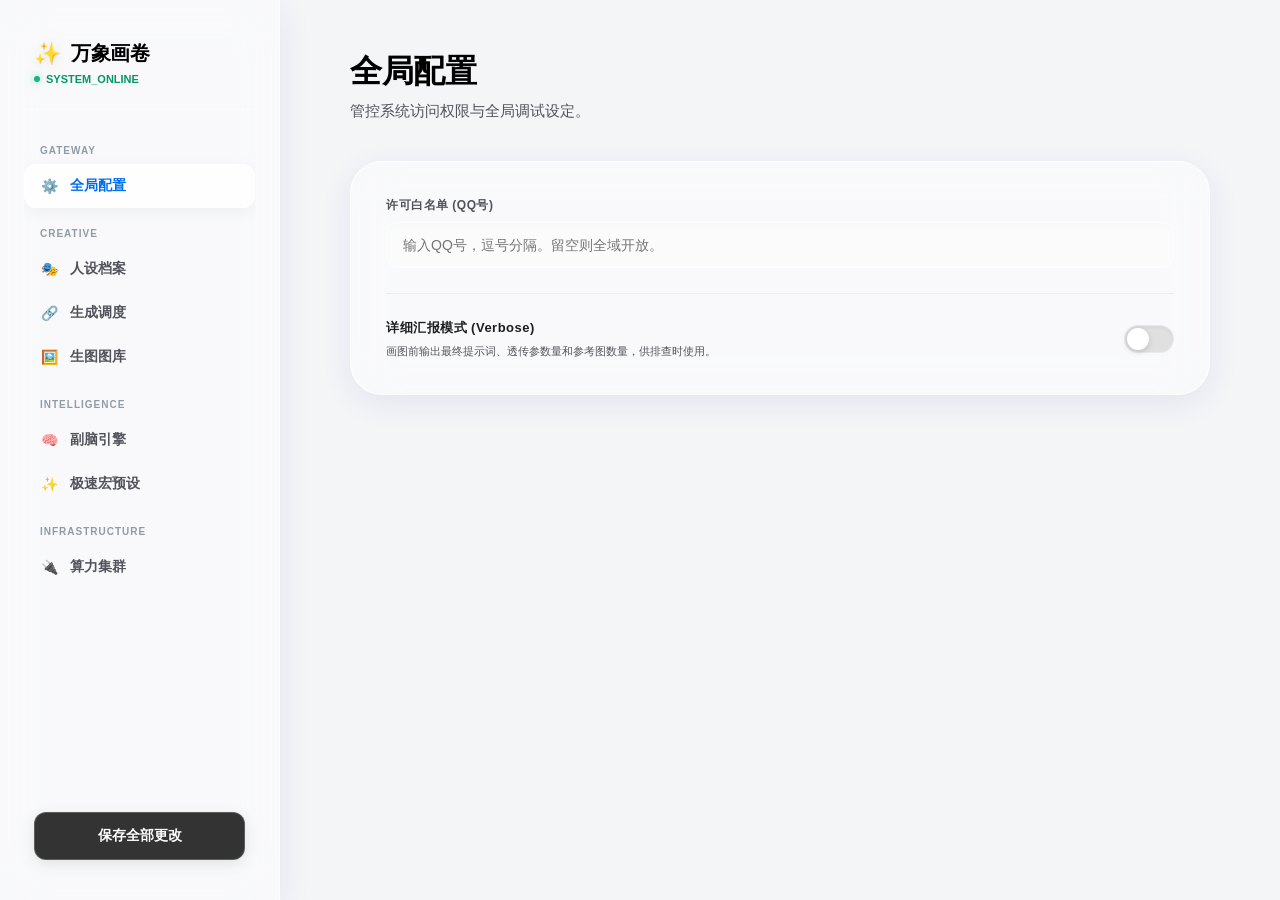
==== commit fb779d5b: "Update index.html" ====
--- a/pages/settings/index.html
+++ b/pages/settings/index.html
@@ -28,6 +28,7 @@
                 <div class="nav-label">CREATIVE</div>
                 <button class="nav-item" data-target="tab-persona"><span>🎭</span> 人设档案</button>
                 <button class="nav-item" data-target="tab-hub"><span>🔗</span> 生成调度</button>
+                <button class="nav-item" data-target="tab-gallery"><span>🖼️</span> 生图图库</button> 
                 <div class="nav-label">INTELLIGENCE</div>
                 <button class="nav-item" data-target="tab-optimizer"><span>🧠</span> 副脑引擎</button>
                 <button class="nav-item" data-target="tab-presets"><span>✨</span> 极速宏预设</button>
@@ -46,134 +47,7 @@
                 <section class="card glass-card">
                     <div class="form-group">
                         <label>许可白名单 (QQ号)</label>
-                        <input type="text" id="perm_allowed_users" class="input-glass" placeholder="输入QQ号，逗号分隔。" />
-                    </div>
-                    <div class="divider"></div>
-                    <div style="display: flex; justify-content: space-between; align-items: center;">
-                        <div>
-                            <label style="margin-bottom: 4px; display: block; color: var(--text-main); font-size: 13px;">详细汇报模式 (Verbose)</label>
-                            <span style="font-size: 11px; color: var(--text-muted);">画图前输出最终提示词等调试信息。</span>
-                        </div>
-                        <div class="switch-wrapper"><input type="checkbox" id="verbose_report" class="ios-switch"></div>
-                    </div>
-                </section>
-            </div>
-
-            <div id="tab-persona" class="tab-pane">
-                <div class="page-header"><h2>人设档案</h2></div>
-                <div class="grid-row">
-                    <section class="card glass-card">
-                        <div class="form-group"><label>实体代号</label><input type="text" id="persona_name" class="input-glass" /></div>
-                        <div class="form-group"><label>底层特征序列</label><textarea id="persona_prompt" rows="5" class="input-glass"></textarea></div>
-                    </section>
-                    <section class="card glass-card">
-                        <div class="form-group">
-                            <label>参考图矩阵</label>
-                            <div class="multi-upload-container" id="persona-upload-container">
-                                <div class="upload-trigger glass-trigger" id="persona-upload-trigger">
-                                    <span class="upload-icon">+</span>
-                                    <span class="upload-text">添加图片</span>
-                                </div>
-                            </div>
-                            <input type="file" id="hidden-file-input" accept="image/*" multiple style="display: none;" />
-                        </div>
-                    </section>
-                </div>
-            </div>
-
-            <div id="tab-hub" class="tab-pane">
-                <div class="page-header"><h2>生成调度</h2></div>
-                <section class="card glass-card">
-                    <div class="form-group"><label>图生图负载指向</label><div class="node-selector" id="sel-route-img"></div><input type="hidden" id="route_img" /></div>
-                    <div class="divider"></div>
-                    <div class="form-group"><label>自拍拟态指向</label><div class="node-selector" id="sel-route-selfie"></div><input type="hidden" id="route_selfie" /></div>
-                    <div class="divider"></div>
-                    <div class="form-group"><label>视频渲染指向</label><div class="node-selector-video" id="sel-route-video"></div><input type="hidden" id="route_video" /></div>
-                </section>
-            </div>
-
-            <div id="tab-optimizer" class="tab-pane">
-                <div class="page-header"><h2>副脑引擎</h2></div>
-                <section class="card glass-card highlight-glass">
-                    <div class="card-header"><h3>Prompt Optimizer</h3><div class="switch-wrapper"><input type="checkbox" id="opt_enable" class="ios-switch"></div></div>
-                    <div class="grid-2-col">
-                        <div class="form-group"><label>画风协议</label><select id="opt_style" class="input-glass"><option value="手机日常原生感">手机日常原生感</option><option value="自拍专用极致真实">自拍专用极致真实</option><option value="电影级光影大片">电影级光影大片</option><option value="日系插画大师">日系插画大师</option><option value="3D 潮玩盲盒">3D 潮玩盲盒</option><option value="自定义模式">自定义模式</option></select></div>
-                        <div class="form-group"><label>处理节点</label><div class="node-selector" id="sel-opt-chain"></div><input type="hidden" id="opt_chain" /></div>
-                        <div class="form-group"><label>模型核心</label><input type="text" id="opt_model" class="input-glass" /></div>
-                        <div class="form-group"><label>超时限制</label><input type="number" id="opt_timeout" class="input-glass" /></div>
-                        <div class="form-group full-width"><label>并发上限</label><input type="number" id="opt_batch" class="input-glass" /></div>
-                        <div class="form-group full-width"><label>自定义注入</label><textarea id="opt_custom" rows="2" class="input-glass"></textarea></div>
-                    </div>
-                </section>
-            </div>
-
-            <div id="tab-presets" class="tab-pane">
-                <div class="page-header"><h2>极速宏预设</h2></div>
-                <section class="card glass-card">
-                    <div class="card-header space-between"><h3>已激活宏指令</h3><button data-action="add-preset" class="btn-glass-secondary btn-small">+ 添加指令</button></div>
-                    <div class="list-container" id="presets-container"></div>
-                </section>
-            </div>
-
-            <div id="tab-nodes" class="tab-pane">
-                <div class="page-header"><h2>算力集群</h2></div>
-                <section class="card glass-card">
-                    <div class="card-header space-between"><h3>图像算力节点</h3><button data-action="add-provider" class="btn-glass-secondary btn-small">+ 添加生图节点</button></div>
-                    <div class="list-container" id="providers-container"></div>
-                </section>
-                <section class="card glass-card">
-                    <div class="card-header space-between"><h3>视频渲染节点</h3><button data-action="add-video-provider" class="btn-glass-secondary btn-small">+ 添加视频节点</button></div>
-                    <div class="list-container" id="video-providers-container"></div>
-                </section>
-            </div>
-        </main>
-    </div>
-    <div id="toast-container"></div>
-    <script type="module" src="./app.js"></script>
-</body>
-</html><!doctype html>
-<html lang="zh-CN">
-<head>
-    <meta charset="utf-8" />
-    <title>Omni-Draw Station</title>
-    <link rel="stylesheet" href="./style.css" />
-</head>
-<body>
-    <div class="layout-wrapper">
-        <aside class="sidebar">
-            <div class="sidebar-header">
-                <div class="brand">
-                    <span class="brand-icon">✨</span>
-                    <h1>万象画卷</h1>
-                </div>
-                <div class="status-dot">SYSTEM_ONLINE</div>
-            </div>
-            
-            <nav class="nav-menu">
-                <div class="nav-label">GATEWAY</div>
-                <button class="nav-item active" data-target="tab-basic"><span>⚙️</span> 全局配置</button>
-                <div class="nav-label">CREATIVE</div>
-                <button class="nav-item" data-target="tab-persona"><span>🎭</span> 人设档案</button>
-                <button class="nav-item" data-target="tab-hub"><span>🔗</span> 生成调度</button>
-                <div class="nav-label">INTELLIGENCE</div>
-                <button class="nav-item" data-target="tab-optimizer"><span>🧠</span> 副脑引擎</button>
-                <button class="nav-item" data-target="tab-presets"><span>✨</span> 极速宏预设</button>
-                <div class="nav-label">INFRASTRUCTURE</div>
-                <button class="nav-item" data-target="tab-nodes"><span>🔌</span> 算力集群</button>
-            </nav>
-
-            <div class="save-panel">
-                <button data-action="save-config" class="btn-primary">保存全部更改</button>
-            </div>
-        </aside>
-
-        <main class="content">
-            <div id="tab-basic" class="tab-pane active">
-                <div class="page-header"><h2>全局配置</h2><p>管控系统访问权限与全局调试设定。</p></div>
-                <section class="card">
-                    <div class="form-group">
-                        <label>许可白名单 (QQ号)</label>
-                        <input type="text" id="perm_allowed_users" class="input-modern" placeholder="输入QQ号，逗号分隔。留空则全域开放。" />
+                        <input type="text" id="perm_allowed_users" class="input-glass" placeholder="输入QQ号，逗号分隔。留空则全域开放。" />
                     </div>
                     <div class="divider"></div>
                     <div style="display: flex; justify-content: space-between; align-items: center;">
@@ -189,15 +63,15 @@
             <div id="tab-persona" class="tab-pane">
                 <div class="page-header"><h2>人设档案</h2><p>定义 AI 在进行拟态自拍时的外貌与识别特征。</p></div>
                 <div class="grid-row">
-                    <section class="card">
-                        <div class="form-group"><label>实体代号</label><input type="text" id="persona_name" class="input-modern" /></div>
-                        <div class="form-group"><label>底层特征序列 (Base Prompt)</label><textarea id="persona_prompt" rows="5" class="input-modern"></textarea></div>
+                    <section class="card glass-card">
+                        <div class="form-group"><label>实体代号</label><input type="text" id="persona_name" class="input-glass" /></div>
+                        <div class="form-group"><label>底层特征序列 (Base Prompt)</label><textarea id="persona_prompt" rows="5" class="input-glass"></textarea></div>
                     </section>
-                    <section class="card">
+                    <section class="card glass-card">
                         <div class="form-group">
                             <label>多模态参考图矩阵</label>
                             <div class="multi-upload-container" id="persona-upload-container">
-                                <div class="upload-trigger" id="persona-upload-trigger">
+                                <div class="upload-trigger glass-trigger" id="persona-upload-trigger">
                                     <span class="upload-icon">+</span>
                                     <span class="upload-text">添加图片</span>
                                 </div>
@@ -208,9 +82,24 @@
                 </div>
             </div>
 
+            <div id="tab-gallery" class="tab-pane">
+                <div class="page-header" style="display: flex; justify-content: space-between; align-items: flex-end;">
+                    <div><h2>生成图库</h2><p>本地所有通过万象画卷生成的图片归档 (temp_images)。</p></div>
+                    <div style="display: flex; gap: 12px; margin-bottom: 8px;">
+                        <button data-action="gallery-select-all" class="btn-glass-secondary btn-small">全选/反选</button>
+                        <button data-action="gallery-delete-selected" class="btn-glass-secondary btn-small" style="color: var(--danger); border-color: var(--danger);">删除选中</button>
+                    </div>
+                </div>
+                <section class="card glass-card">
+                    <div class="multi-upload-container" id="gallery-container" style="min-height: 150px;">
+                        <span style="color: var(--text-muted); font-size: 14px; padding: 20px;">正在读取本地图库...</span>
+                    </div>
+                </section>
+            </div>
+
             <div id="tab-hub" class="tab-pane">
                 <div class="page-header"><h2>生成调度</h2><p>将不同的生成指令动态指向已激活的算力节点。</p></div>
-                <section class="card">
+                <section class="card glass-card">
                     <div class="form-group"><label>图生图负载指向</label><div class="node-selector" id="sel-route-img"></div><input type="hidden" id="route_img" /></div>
                     <div class="divider"></div>
                     <div class="form-group"><label>自拍拟态指向</label><div class="node-selector" id="sel-route-selfie"></div><input type="hidden" id="route_selfie" /></div>
@@ -221,38 +110,38 @@
 
             <div id="tab-optimizer" class="tab-pane">
                 <div class="page-header"><h2>副脑引擎</h2><p>大模型提示词重构中枢。</p></div>
-                <section class="card highlight-card">
+                <section class="card glass-card highlight-glass">
                     <div class="card-header">
-                        <h3>提示词副脑 (Prompt Optimizer)</h3>
+                        <h3>Prompt Optimizer</h3>
                         <div class="switch-wrapper"><input type="checkbox" id="opt_enable" class="ios-switch"></div>
                     </div>
                     <div class="grid-2-col">
-                        <div class="form-group"><label>画风协议</label><select id="opt_style" class="input-modern"><option value="手机日常原生感">手机日常原生感</option><option value="自拍专用极致真实">自拍专用极致真实</option><option value="电影级光影大片">电影级光影大片</option><option value="日系插画大师">日系插画大师</option><option value="3D 潮玩盲盒">3D 潮玩盲盒</option><option value="自定义模式">自定义模式</option></select></div>
+                        <div class="form-group"><label>画风协议</label><select id="opt_style" class="input-glass"><option value="手机日常原生感">手机日常原生感</option><option value="自拍专用极致真实">自拍专用极致真实</option><option value="电影级光影大片">电影级光影大片</option><option value="日系插画大师">日系插画大师</option><option value="3D 潮玩盲盒">3D 潮玩盲盒</option><option value="自定义模式">自定义模式</option></select></div>
                         <div class="form-group"><label>处理节点</label><div class="node-selector" id="sel-opt-chain"></div><input type="hidden" id="opt_chain" /></div>
-                        <div class="form-group"><label>模型核心</label><input type="text" id="opt_model" class="input-modern" /></div>
-                        <div class="form-group"><label>超时限制 (秒)</label><input type="number" id="opt_timeout" class="input-modern" /></div>
-                        <div class="form-group full-width"><label>并发上限 (0 为不限)</label><input type="number" id="opt_batch" class="input-modern" /></div>
-                        <div class="form-group full-width"><label>自定义注入要求</label><textarea id="opt_custom" rows="2" class="input-modern" placeholder="补充特定的画面要求..."></textarea></div>
+                        <div class="form-group"><label>模型核心</label><input type="text" id="opt_model" class="input-glass" /></div>
+                        <div class="form-group"><label>超时限制 (秒)</label><input type="number" id="opt_timeout" class="input-glass" /></div>
+                        <div class="form-group full-width"><label>并发上限 (0 为不限)</label><input type="number" id="opt_batch" class="input-glass" /></div>
+                        <div class="form-group full-width"><label>自定义注入要求</label><textarea id="opt_custom" rows="2" class="input-glass" placeholder="补充特定的画面要求..."></textarea></div>
                     </div>
                 </section>
             </div>
 
             <div id="tab-presets" class="tab-pane">
                 <div class="page-header"><h2>极速宏预设</h2><p>管理快捷映射指令，实现一键改图。</p></div>
-                <section class="card">
-                    <div class="card-header space-between"><h3>已激活宏指令</h3><button data-action="add-preset" class="btn-secondary btn-small">+ 添加指令</button></div>
+                <section class="card glass-card">
+                    <div class="card-header space-between"><h3>已激活宏指令</h3><button data-action="add-preset" class="btn-glass-secondary btn-small">+ 添加指令</button></div>
                     <div class="list-container" id="presets-container"></div>
                 </section>
             </div>
 
             <div id="tab-nodes" class="tab-pane">
                 <div class="page-header"><h2>算力集群</h2><p>管理底层的图像与视频大模型 API 服务配置。</p></div>
-                <section class="card">
-                    <div class="card-header space-between"><h3>图像算力节点</h3><button data-action="add-provider" class="btn-secondary btn-small">+ 添加生图节点</button></div>
+                <section class="card glass-card">
+                    <div class="card-header space-between"><h3>图像算力节点</h3><button data-action="add-provider" class="btn-glass-secondary btn-small">+ 添加生图节点</button></div>
                     <div class="list-container" id="providers-container"></div>
                 </section>
-                <section class="card">
-                    <div class="card-header space-between"><h3>视频渲染节点</h3><button data-action="add-video-provider" class="btn-secondary btn-small">+ 添加视频节点</button></div>
+                <section class="card glass-card">
+                    <div class="card-header space-between"><h3>视频渲染节点</h3><button data-action="add-video-provider" class="btn-glass-secondary btn-small">+ 添加视频节点</button></div>
                     <div class="list-container" id="video-providers-container"></div>
                 </section>
             </div>
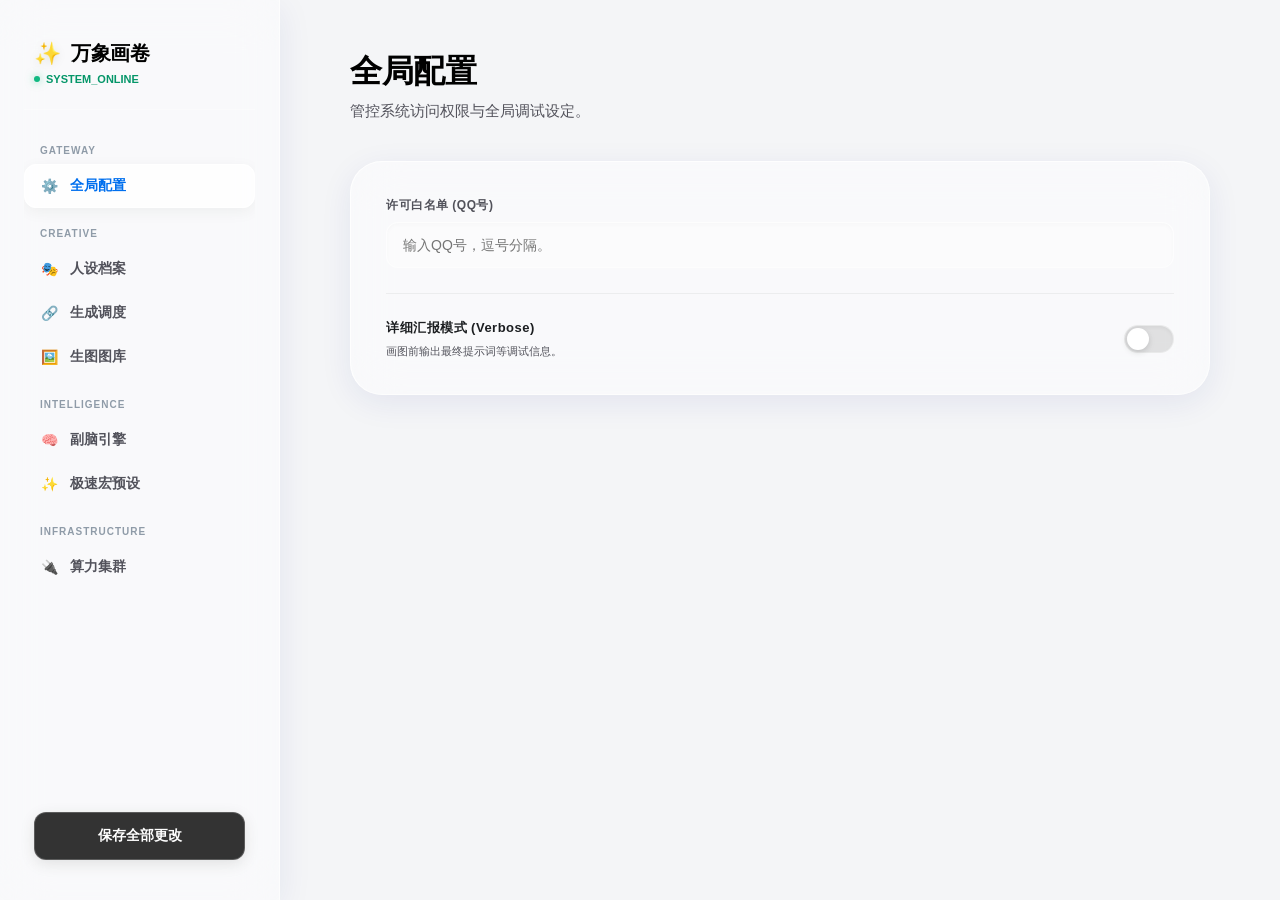
==== commit 3bfc3d66: "Update index.html" ====
--- a/pages/settings/index.html
+++ b/pages/settings/index.html
@@ -28,7 +28,7 @@
                 <div class="nav-label">CREATIVE</div>
                 <button class="nav-item" data-target="tab-persona"><span>🎭</span> 人设档案</button>
                 <button class="nav-item" data-target="tab-hub"><span>🔗</span> 生成调度</button>
-                <button class="nav-item" data-target="tab-gallery"><span>🖼️</span> 生图图库</button> 
+                <button class="nav-item" data-target="tab-gallery"><span>🖼️</span> 生图图库</button>
                 <div class="nav-label">INTELLIGENCE</div>
                 <button class="nav-item" data-target="tab-optimizer"><span>🧠</span> 副脑引擎</button>
                 <button class="nav-item" data-target="tab-presets"><span>✨</span> 极速宏预设</button>
@@ -47,13 +47,13 @@
                 <section class="card glass-card">
                     <div class="form-group">
                         <label>许可白名单 (QQ号)</label>
-                        <input type="text" id="perm_allowed_users" class="input-glass" placeholder="输入QQ号，逗号分隔。留空则全域开放。" />
+                        <input type="text" id="perm_allowed_users" class="input-glass" placeholder="输入QQ号，逗号分隔。" />
                     </div>
                     <div class="divider"></div>
                     <div style="display: flex; justify-content: space-between; align-items: center;">
                         <div>
                             <label style="margin-bottom: 4px; display: block; color: var(--text-main); font-size: 13px;">详细汇报模式 (Verbose)</label>
-                            <span style="font-size: 11px; color: var(--text-muted);">画图前输出最终提示词、透传参数量和参考图数量，供排查时使用。</span>
+                            <span style="font-size: 11px; color: var(--text-muted);">画图前输出最终提示词等调试信息。</span>
                         </div>
                         <div class="switch-wrapper"><input type="checkbox" id="verbose_report" class="ios-switch"></div>
                     </div>
@@ -61,22 +61,22 @@
             </div>
 
             <div id="tab-persona" class="tab-pane">
-                <div class="page-header"><h2>人设档案</h2><p>定义 AI 在进行拟态自拍时的外貌与识别特征。</p></div>
+                <div class="page-header"><h2>人设档案</h2></div>
                 <div class="grid-row">
                     <section class="card glass-card">
                         <div class="form-group"><label>实体代号</label><input type="text" id="persona_name" class="input-glass" /></div>
-                        <div class="form-group"><label>底层特征序列 (Base Prompt)</label><textarea id="persona_prompt" rows="5" class="input-glass"></textarea></div>
+                        <div class="form-group"><label>底层特征序列</label><textarea id="persona_prompt" rows="5" class="input-glass"></textarea></div>
                     </section>
                     <section class="card glass-card">
                         <div class="form-group">
-                            <label>多模态参考图矩阵</label>
+                            <label>参考图矩阵</label>
                             <div class="multi-upload-container" id="persona-upload-container">
                                 <div class="upload-trigger glass-trigger" id="persona-upload-trigger">
                                     <span class="upload-icon">+</span>
                                     <span class="upload-text">添加图片</span>
                                 </div>
                             </div>
-                            <input type="file" id="hidden-file-input" accept="image/png, image/jpeg, image/webp" multiple style="display: none;" />
+                            <input type="file" id="hidden-file-input" accept="image/*" multiple style="display: none;" />
                         </div>
                     </section>
                 </div>
@@ -98,7 +98,7 @@
             </div>
 
             <div id="tab-hub" class="tab-pane">
-                <div class="page-header"><h2>生成调度</h2><p>将不同的生成指令动态指向已激活的算力节点。</p></div>
+                <div class="page-header"><h2>生成调度</h2></div>
                 <section class="card glass-card">
                     <div class="form-group"><label>图生图负载指向</label><div class="node-selector" id="sel-route-img"></div><input type="hidden" id="route_img" /></div>
                     <div class="divider"></div>
@@ -109,25 +109,22 @@
             </div>
 
             <div id="tab-optimizer" class="tab-pane">
-                <div class="page-header"><h2>副脑引擎</h2><p>大模型提示词重构中枢。</p></div>
+                <div class="page-header"><h2>副脑引擎</h2></div>
                 <section class="card glass-card highlight-glass">
-                    <div class="card-header">
-                        <h3>Prompt Optimizer</h3>
-                        <div class="switch-wrapper"><input type="checkbox" id="opt_enable" class="ios-switch"></div>
-                    </div>
+                    <div class="card-header"><h3>Prompt Optimizer</h3><div class="switch-wrapper"><input type="checkbox" id="opt_enable" class="ios-switch"></div></div>
                     <div class="grid-2-col">
                         <div class="form-group"><label>画风协议</label><select id="opt_style" class="input-glass"><option value="手机日常原生感">手机日常原生感</option><option value="自拍专用极致真实">自拍专用极致真实</option><option value="电影级光影大片">电影级光影大片</option><option value="日系插画大师">日系插画大师</option><option value="3D 潮玩盲盒">3D 潮玩盲盒</option><option value="自定义模式">自定义模式</option></select></div>
                         <div class="form-group"><label>处理节点</label><div class="node-selector" id="sel-opt-chain"></div><input type="hidden" id="opt_chain" /></div>
                         <div class="form-group"><label>模型核心</label><input type="text" id="opt_model" class="input-glass" /></div>
-                        <div class="form-group"><label>超时限制 (秒)</label><input type="number" id="opt_timeout" class="input-glass" /></div>
-                        <div class="form-group full-width"><label>并发上限 (0 为不限)</label><input type="number" id="opt_batch" class="input-glass" /></div>
+                        <div class="form-group"><label>超时限制</label><input type="number" id="opt_timeout" class="input-glass" /></div>
+                        <div class="form-group full-width"><label>并发上限</label><input type="number" id="opt_batch" class="input-glass" /></div>
                         <div class="form-group full-width"><label>自定义注入要求</label><textarea id="opt_custom" rows="2" class="input-glass" placeholder="补充特定的画面要求..."></textarea></div>
                     </div>
                 </section>
             </div>
 
             <div id="tab-presets" class="tab-pane">
-                <div class="page-header"><h2>极速宏预设</h2><p>管理快捷映射指令，实现一键改图。</p></div>
+                <div class="page-header"><h2>极速宏预设</h2></div>
                 <section class="card glass-card">
                     <div class="card-header space-between"><h3>已激活宏指令</h3><button data-action="add-preset" class="btn-glass-secondary btn-small">+ 添加指令</button></div>
                     <div class="list-container" id="presets-container"></div>
@@ -135,7 +132,7 @@
             </div>
 
             <div id="tab-nodes" class="tab-pane">
-                <div class="page-header"><h2>算力集群</h2><p>管理底层的图像与视频大模型 API 服务配置。</p></div>
+                <div class="page-header"><h2>算力集群</h2></div>
                 <section class="card glass-card">
                     <div class="card-header space-between"><h3>图像算力节点</h3><button data-action="add-provider" class="btn-glass-secondary btn-small">+ 添加生图节点</button></div>
                     <div class="list-container" id="providers-container"></div>
@@ -147,7 +144,6 @@
             </div>
         </main>
     </div>
-
     <div id="toast-container"></div>
     <script type="module" src="./app.js"></script>
 </body>
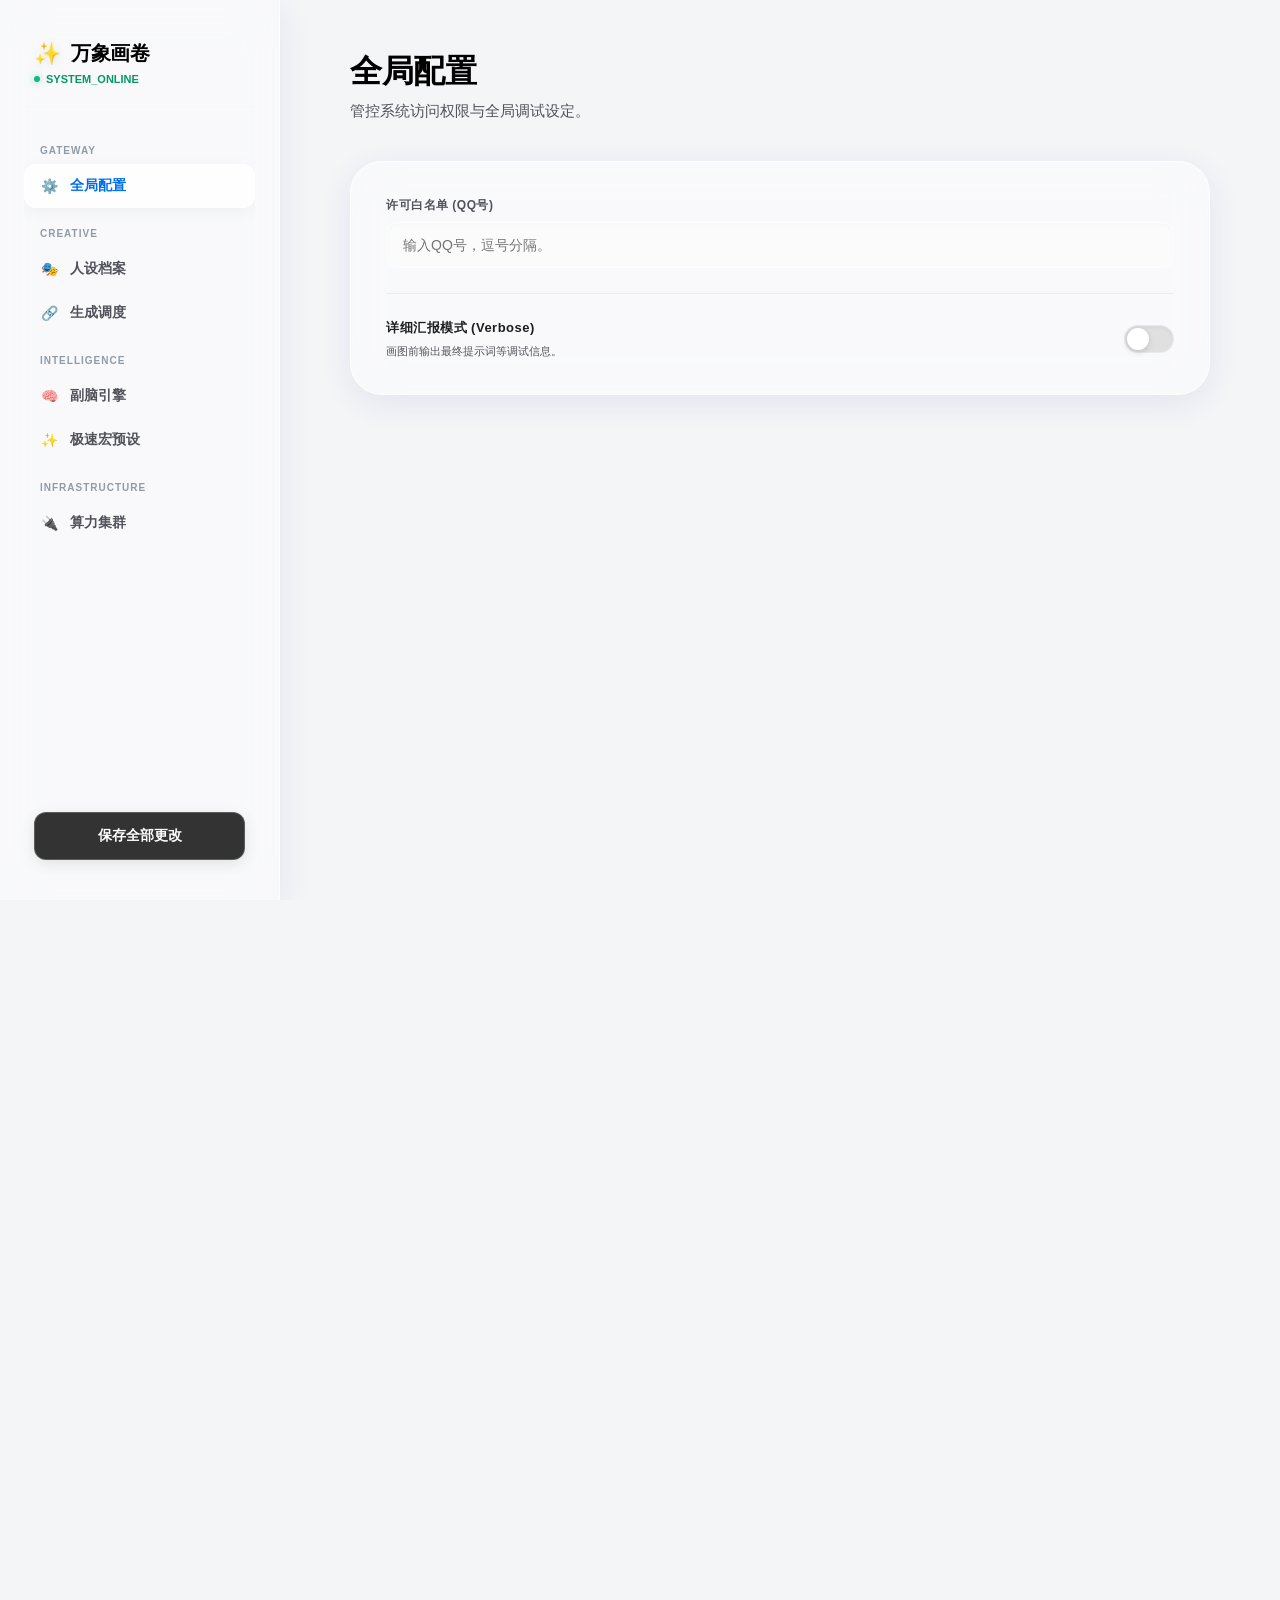
==== commit 5468d6f8: "Update index.html" ====
--- a/pages/settings/index.html
+++ b/pages/settings/index.html
@@ -28,7 +28,6 @@
                 <div class="nav-label">CREATIVE</div>
                 <button class="nav-item" data-target="tab-persona"><span>🎭</span> 人设档案</button>
                 <button class="nav-item" data-target="tab-hub"><span>🔗</span> 生成调度</button>
-                <button class="nav-item" data-target="tab-gallery"><span>🖼️</span> 生图图库</button>
                 <div class="nav-label">INTELLIGENCE</div>
                 <button class="nav-item" data-target="tab-optimizer"><span>🧠</span> 副脑引擎</button>
                 <button class="nav-item" data-target="tab-presets"><span>✨</span> 极速宏预设</button>
@@ -82,21 +81,6 @@
                 </div>
             </div>
 
-            <div id="tab-gallery" class="tab-pane">
-                <div class="page-header" style="display: flex; justify-content: space-between; align-items: flex-end;">
-                    <div><h2>生成图库</h2><p>本地所有通过万象画卷生成的图片归档 (temp_images)。</p></div>
-                    <div style="display: flex; gap: 12px; margin-bottom: 8px;">
-                        <button data-action="gallery-select-all" class="btn-glass-secondary btn-small">全选/反选</button>
-                        <button data-action="gallery-delete-selected" class="btn-glass-secondary btn-small" style="color: var(--danger); border-color: var(--danger);">删除选中</button>
-                    </div>
-                </div>
-                <section class="card glass-card">
-                    <div class="multi-upload-container" id="gallery-container" style="min-height: 150px;">
-                        <span style="color: var(--text-muted); font-size: 14px; padding: 20px;">正在读取本地图库...</span>
-                    </div>
-                </section>
-            </div>
-
             <div id="tab-hub" class="tab-pane">
                 <div class="page-header"><h2>生成调度</h2></div>
                 <section class="card glass-card">
@@ -118,7 +102,7 @@
                         <div class="form-group"><label>模型核心</label><input type="text" id="opt_model" class="input-glass" /></div>
                         <div class="form-group"><label>超时限制</label><input type="number" id="opt_timeout" class="input-glass" /></div>
                         <div class="form-group full-width"><label>并发上限</label><input type="number" id="opt_batch" class="input-glass" /></div>
-                        <div class="form-group full-width"><label>自定义注入要求</label><textarea id="opt_custom" rows="2" class="input-glass" placeholder="补充特定的画面要求..."></textarea></div>
+                        <div class="form-group full-width"><label>自定义注入</label><textarea id="opt_custom" rows="2" class="input-glass"></textarea></div>
                     </div>
                 </section>
             </div>
@@ -147,4 +131,135 @@
     <div id="toast-container"></div>
     <script type="module" src="./app.js"></script>
 </body>
+</html><!doctype html>
+<html lang="zh-CN">
+<head>
+    <meta charset="utf-8" />
+    <title>Omni-Draw Station</title>
+    <link rel="stylesheet" href="./style.css" />
+</head>
+<body>
+    <div class="layout-wrapper">
+        <aside class="sidebar">
+            <div class="sidebar-header">
+                <div class="brand">
+                    <span class="brand-icon">✨</span>
+                    <h1>万象画卷</h1>
+                </div>
+                <div class="status-dot">SYSTEM_ONLINE</div>
+            </div>
+            
+            <nav class="nav-menu">
+                <div class="nav-label">GATEWAY</div>
+                <button class="nav-item active" data-target="tab-basic"><span>⚙️</span> 全局配置</button>
+                <div class="nav-label">CREATIVE</div>
+                <button class="nav-item" data-target="tab-persona"><span>🎭</span> 人设档案</button>
+                <button class="nav-item" data-target="tab-hub"><span>🔗</span> 生成调度</button>
+                <div class="nav-label">INTELLIGENCE</div>
+                <button class="nav-item" data-target="tab-optimizer"><span>🧠</span> 副脑引擎</button>
+                <button class="nav-item" data-target="tab-presets"><span>✨</span> 极速宏预设</button>
+                <div class="nav-label">INFRASTRUCTURE</div>
+                <button class="nav-item" data-target="tab-nodes"><span>🔌</span> 算力集群</button>
+            </nav>
+
+            <div class="save-panel">
+                <button data-action="save-config" class="btn-primary">保存全部更改</button>
+            </div>
+        </aside>
+
+        <main class="content">
+            <div id="tab-basic" class="tab-pane active">
+                <div class="page-header"><h2>全局配置</h2><p>管控系统访问权限与全局调试设定。</p></div>
+                <section class="card">
+                    <div class="form-group">
+                        <label>许可白名单 (QQ号)</label>
+                        <input type="text" id="perm_allowed_users" class="input-modern" placeholder="输入QQ号，逗号分隔。留空则全域开放。" />
+                    </div>
+                    <div class="divider"></div>
+                    <div style="display: flex; justify-content: space-between; align-items: center;">
+                        <div>
+                            <label style="margin-bottom: 4px; display: block; color: var(--text-main); font-size: 13px;">详细汇报模式 (Verbose)</label>
+                            <span style="font-size: 11px; color: var(--text-muted);">画图前输出最终提示词、透传参数量和参考图数量，供排查时使用。</span>
+                        </div>
+                        <div class="switch-wrapper"><input type="checkbox" id="verbose_report" class="ios-switch"></div>
+                    </div>
+                </section>
+            </div>
+
+            <div id="tab-persona" class="tab-pane">
+                <div class="page-header"><h2>人设档案</h2><p>定义 AI 在进行拟态自拍时的外貌与识别特征。</p></div>
+                <div class="grid-row">
+                    <section class="card">
+                        <div class="form-group"><label>实体代号</label><input type="text" id="persona_name" class="input-modern" /></div>
+                        <div class="form-group"><label>底层特征序列 (Base Prompt)</label><textarea id="persona_prompt" rows="5" class="input-modern"></textarea></div>
+                    </section>
+                    <section class="card">
+                        <div class="form-group">
+                            <label>多模态参考图矩阵</label>
+                            <div class="multi-upload-container" id="persona-upload-container">
+                                <div class="upload-trigger" id="persona-upload-trigger">
+                                    <span class="upload-icon">+</span>
+                                    <span class="upload-text">添加图片</span>
+                                </div>
+                            </div>
+                            <input type="file" id="hidden-file-input" accept="image/png, image/jpeg, image/webp" multiple style="display: none;" />
+                        </div>
+                    </section>
+                </div>
+            </div>
+
+            <div id="tab-hub" class="tab-pane">
+                <div class="page-header"><h2>生成调度</h2><p>将不同的生成指令动态指向已激活的算力节点。</p></div>
+                <section class="card">
+                    <div class="form-group"><label>图生图负载指向</label><div class="node-selector" id="sel-route-img"></div><input type="hidden" id="route_img" /></div>
+                    <div class="divider"></div>
+                    <div class="form-group"><label>自拍拟态指向</label><div class="node-selector" id="sel-route-selfie"></div><input type="hidden" id="route_selfie" /></div>
+                    <div class="divider"></div>
+                    <div class="form-group"><label>视频渲染指向</label><div class="node-selector-video" id="sel-route-video"></div><input type="hidden" id="route_video" /></div>
+                </section>
+            </div>
+
+            <div id="tab-optimizer" class="tab-pane">
+                <div class="page-header"><h2>副脑引擎</h2><p>大模型提示词重构中枢。</p></div>
+                <section class="card highlight-card">
+                    <div class="card-header">
+                        <h3>提示词副脑 (Prompt Optimizer)</h3>
+                        <div class="switch-wrapper"><input type="checkbox" id="opt_enable" class="ios-switch"></div>
+                    </div>
+                    <div class="grid-2-col">
+                        <div class="form-group"><label>画风协议</label><select id="opt_style" class="input-modern"><option value="手机日常原生感">手机日常原生感</option><option value="自拍专用极致真实">自拍专用极致真实</option><option value="电影级光影大片">电影级光影大片</option><option value="日系插画大师">日系插画大师</option><option value="3D 潮玩盲盒">3D 潮玩盲盒</option><option value="自定义模式">自定义模式</option></select></div>
+                        <div class="form-group"><label>处理节点</label><div class="node-selector" id="sel-opt-chain"></div><input type="hidden" id="opt_chain" /></div>
+                        <div class="form-group"><label>模型核心</label><input type="text" id="opt_model" class="input-modern" /></div>
+                        <div class="form-group"><label>超时限制 (秒)</label><input type="number" id="opt_timeout" class="input-modern" /></div>
+                        <div class="form-group full-width"><label>并发上限 (0 为不限)</label><input type="number" id="opt_batch" class="input-modern" /></div>
+                        <div class="form-group full-width"><label>自定义注入要求</label><textarea id="opt_custom" rows="2" class="input-modern" placeholder="补充特定的画面要求..."></textarea></div>
+                    </div>
+                </section>
+            </div>
+
+            <div id="tab-presets" class="tab-pane">
+                <div class="page-header"><h2>极速宏预设</h2><p>管理快捷映射指令，实现一键改图。</p></div>
+                <section class="card">
+                    <div class="card-header space-between"><h3>已激活宏指令</h3><button data-action="add-preset" class="btn-secondary btn-small">+ 添加指令</button></div>
+                    <div class="list-container" id="presets-container"></div>
+                </section>
+            </div>
+
+            <div id="tab-nodes" class="tab-pane">
+                <div class="page-header"><h2>算力集群</h2><p>管理底层的图像与视频大模型 API 服务配置。</p></div>
+                <section class="card">
+                    <div class="card-header space-between"><h3>图像算力节点</h3><button data-action="add-provider" class="btn-secondary btn-small">+ 添加生图节点</button></div>
+                    <div class="list-container" id="providers-container"></div>
+                </section>
+                <section class="card">
+                    <div class="card-header space-between"><h3>视频渲染节点</h3><button data-action="add-video-provider" class="btn-secondary btn-small">+ 添加视频节点</button></div>
+                    <div class="list-container" id="video-providers-container"></div>
+                </section>
+            </div>
+        </main>
+    </div>
+
+    <div id="toast-container"></div>
+    <script type="module" src="./app.js"></script>
+</body>
 </html>
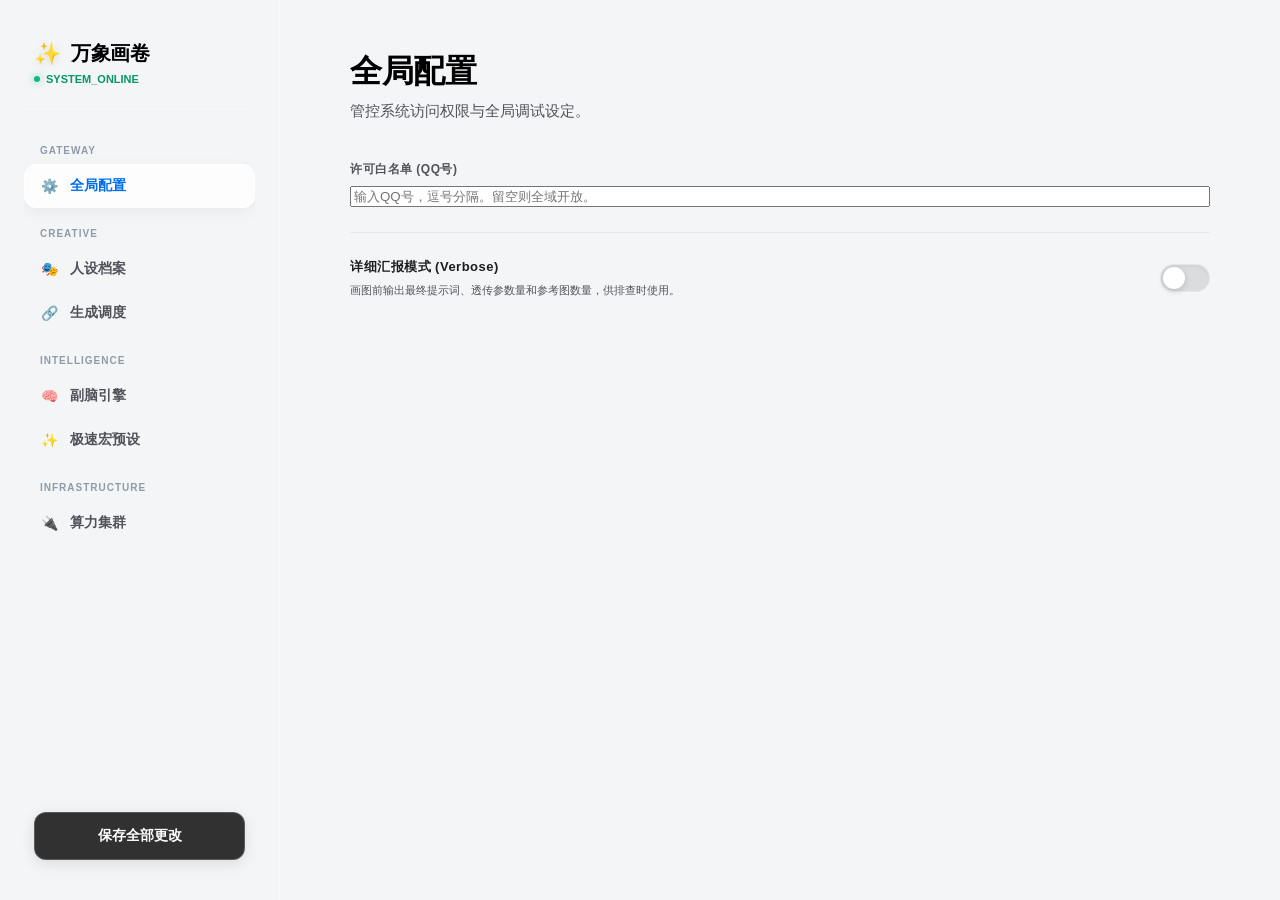
==== commit ecdd6f9c: "Update index.html" ====
--- a/pages/settings/index.html
+++ b/pages/settings/index.html
@@ -4,139 +4,68 @@
     <meta charset="utf-8" />
     <title>Omni-Draw Station</title>
     <link rel="stylesheet" href="./style.css" />
-</head>
-<body>
-    <div class="ambient-bg">
-        <div class="color-orb orb-1"></div>
-        <div class="color-orb orb-2"></div>
-        <div class="color-orb orb-3"></div>
-    </div>
-
-    <div class="layout-wrapper">
-        <aside class="sidebar glass-panel">
-            <div class="sidebar-header">
-                <div class="brand">
-                    <span class="brand-icon">✨</span>
-                    <h1>万象画卷</h1>
-                </div>
-                <div class="status-dot">SYSTEM_ONLINE</div>
-            </div>
+    <style>
+        @media (max-width: 768px) {
+            /* 1. 布局重构为上下堆叠 */
+            .layout-wrapper { flex-direction: column !important; display: flex !important; height: 100vh !important; overflow: hidden !important; }
             
-            <nav class="nav-menu">
-                <div class="nav-label">GATEWAY</div>
-                <button class="nav-item active" data-target="tab-basic"><span>⚙️</span> 全局配置</button>
-                <div class="nav-label">CREATIVE</div>
-                <button class="nav-item" data-target="tab-persona"><span>🎭</span> 人设档案</button>
-                <button class="nav-item" data-target="tab-hub"><span>🔗</span> 生成调度</button>
-                <div class="nav-label">INTELLIGENCE</div>
-                <button class="nav-item" data-target="tab-optimizer"><span>🧠</span> 副脑引擎</button>
-                <button class="nav-item" data-target="tab-presets"><span>✨</span> 极速宏预设</button>
-                <div class="nav-label">INFRASTRUCTURE</div>
-                <button class="nav-item" data-target="tab-nodes"><span>🔌</span> 算力集群</button>
-            </nav>
-
-            <div class="save-panel">
-                <button data-action="save-config" class="btn-primary">保存全部更改</button>
-            </div>
-        </aside>
-
-        <main class="content">
-            <div id="tab-basic" class="tab-pane active">
-                <div class="page-header"><h2>全局配置</h2><p>管控系统访问权限与全局调试设定。</p></div>
-                <section class="card glass-card">
-                    <div class="form-group">
-                        <label>许可白名单 (QQ号)</label>
-                        <input type="text" id="perm_allowed_users" class="input-glass" placeholder="输入QQ号，逗号分隔。" />
-                    </div>
-                    <div class="divider"></div>
-                    <div style="display: flex; justify-content: space-between; align-items: center;">
-                        <div>
-                            <label style="margin-bottom: 4px; display: block; color: var(--text-main); font-size: 13px;">详细汇报模式 (Verbose)</label>
-                            <span style="font-size: 11px; color: var(--text-muted);">画图前输出最终提示词等调试信息。</span>
-                        </div>
-                        <div class="switch-wrapper"><input type="checkbox" id="verbose_report" class="ios-switch"></div>
-                    </div>
-                </section>
-            </div>
-
-            <div id="tab-persona" class="tab-pane">
-                <div class="page-header"><h2>人设档案</h2></div>
-                <div class="grid-row">
-                    <section class="card glass-card">
-                        <div class="form-group"><label>实体代号</label><input type="text" id="persona_name" class="input-glass" /></div>
-                        <div class="form-group"><label>底层特征序列</label><textarea id="persona_prompt" rows="5" class="input-glass"></textarea></div>
-                    </section>
-                    <section class="card glass-card">
-                        <div class="form-group">
-                            <label>参考图矩阵</label>
-                            <div class="multi-upload-container" id="persona-upload-container">
-                                <div class="upload-trigger glass-trigger" id="persona-upload-trigger">
-                                    <span class="upload-icon">+</span>
-                                    <span class="upload-text">添加图片</span>
-                                </div>
-                            </div>
-                            <input type="file" id="hidden-file-input" accept="image/*" multiple style="display: none;" />
-                        </div>
-                    </section>
-                </div>
-            </div>
-
-            <div id="tab-hub" class="tab-pane">
-                <div class="page-header"><h2>生成调度</h2></div>
-                <section class="card glass-card">
-                    <div class="form-group"><label>图生图负载指向</label><div class="node-selector" id="sel-route-img"></div><input type="hidden" id="route_img" /></div>
-                    <div class="divider"></div>
-                    <div class="form-group"><label>自拍拟态指向</label><div class="node-selector" id="sel-route-selfie"></div><input type="hidden" id="route_selfie" /></div>
-                    <div class="divider"></div>
-                    <div class="form-group"><label>视频渲染指向</label><div class="node-selector-video" id="sel-route-video"></div><input type="hidden" id="route_video" /></div>
-                </section>
-            </div>
-
-            <div id="tab-optimizer" class="tab-pane">
-                <div class="page-header"><h2>副脑引擎</h2></div>
-                <section class="card glass-card highlight-glass">
-                    <div class="card-header"><h3>Prompt Optimizer</h3><div class="switch-wrapper"><input type="checkbox" id="opt_enable" class="ios-switch"></div></div>
-                    <div class="grid-2-col">
-                        <div class="form-group"><label>画风协议</label><select id="opt_style" class="input-glass"><option value="手机日常原生感">手机日常原生感</option><option value="自拍专用极致真实">自拍专用极致真实</option><option value="电影级光影大片">电影级光影大片</option><option value="日系插画大师">日系插画大师</option><option value="3D 潮玩盲盒">3D 潮玩盲盒</option><option value="自定义模式">自定义模式</option></select></div>
-                        <div class="form-group"><label>处理节点</label><div class="node-selector" id="sel-opt-chain"></div><input type="hidden" id="opt_chain" /></div>
-                        <div class="form-group"><label>模型核心</label><input type="text" id="opt_model" class="input-glass" /></div>
-                        <div class="form-group"><label>超时限制</label><input type="number" id="opt_timeout" class="input-glass" /></div>
-                        <div class="form-group full-width"><label>并发上限</label><input type="number" id="opt_batch" class="input-glass" /></div>
-                        <div class="form-group full-width"><label>自定义注入</label><textarea id="opt_custom" rows="2" class="input-glass"></textarea></div>
-                    </div>
-                </section>
-            </div>
-
-            <div id="tab-presets" class="tab-pane">
-                <div class="page-header"><h2>极速宏预设</h2></div>
-                <section class="card glass-card">
-                    <div class="card-header space-between"><h3>已激活宏指令</h3><button data-action="add-preset" class="btn-glass-secondary btn-small">+ 添加指令</button></div>
-                    <div class="list-container" id="presets-container"></div>
-                </section>
-            </div>
-
-            <div id="tab-nodes" class="tab-pane">
-                <div class="page-header"><h2>算力集群</h2></div>
-                <section class="card glass-card">
-                    <div class="card-header space-between"><h3>图像算力节点</h3><button data-action="add-provider" class="btn-glass-secondary btn-small">+ 添加生图节点</button></div>
-                    <div class="list-container" id="providers-container"></div>
-                </section>
-                <section class="card glass-card">
-                    <div class="card-header space-between"><h3>视频渲染节点</h3><button data-action="add-video-provider" class="btn-glass-secondary btn-small">+ 添加视频节点</button></div>
-                    <div class="list-container" id="video-providers-container"></div>
-                </section>
-            </div>
-        </main>
-    </div>
-    <div id="toast-container"></div>
-    <script type="module" src="./app.js"></script>
-</body>
-</html><!doctype html>
-<html lang="zh-CN">
-<head>
-    <meta charset="utf-8" />
-    <title>Omni-Draw Station</title>
-    <link rel="stylesheet" href="./style.css" />
+            /* 2. 侧边栏变身顶部导航 */
+            .sidebar { 
+                width: 100% !important; height: auto !important; padding: 15px !important; flex-shrink: 0 !important; 
+                border-right: none !important; border-bottom: 1px solid rgba(0,0,0,0.1) !important; 
+                background: rgba(255, 255, 255, 0.85) !important; backdrop-filter: blur(15px) !important;
+                z-index: 100 !important; display: block !important; position: relative !important;
+            }
+            .sidebar-header { flex-direction: row !important; display: flex !important; justify-content: space-between !important; align-items: center !important; margin-bottom: 15px !important; }
+            .brand h1 { font-size: 20px !important; margin: 0 !important; }
+            .status-dot { margin-top: 0 !important; }
+            
+            /* 3. 导航栏横向滑动，隐藏无用的大写英文分类 */
+            .nav-menu { display: flex !important; flex-direction: row !important; overflow-x: auto !important; overflow-y: hidden !important; white-space: nowrap !important; gap: 8px !important; padding-bottom: 5px !important; margin-bottom: 5px !important; }
+            .nav-label { display: none !important; }
+            .nav-item { flex: 0 0 auto !important; width: auto !important; padding: 8px 16px !important; font-size: 14px !important; margin-bottom: 0 !important;}
+            
+            /* 4. 内容区域：底部流出悬浮按钮的空间 */
+            .content { flex: 1 !important; overflow-y: auto !important; padding: 20px 15px 120px 15px !important; }
+            .page-header { margin-bottom: 20px !important; }
+            .page-header h2 { font-size: 24px !important; margin-bottom: 6px !important; }
+            
+            /* 5. 强制电脑端的两列网格变为单列，防止拥挤和黑边 */
+            .grid-row, .grid-2-col { display: flex !important; flex-direction: column !important; gap: 15px !important; }
+            .card, .glass-card { padding: 20px !important; border-radius: 16px !important; margin-bottom: 20px !important; width: 100% !important; box-sizing: border-box !important;}
+            .card-header.space-between { flex-direction: column !important; align-items: flex-start !important; gap: 10px !important; }
+            .card-header.space-between button { width: 100% !important; margin: 0 !important;}
+            
+            /* 6. 输入框宽度限制 100%，解决撑破页面的 Bug */
+            .input-modern, .input-glass { width: 100% !important; box-sizing: border-box !important; }
+            .form-group { width: 100% !important; overflow: hidden !important; }
+            
+            /* 7. 选项卡芯片自动换行排版 */
+            .chip-group, .node-selector, .node-selector-video { display: flex !important; flex-wrap: wrap !important; gap: 8px !important; }
+            .api-chip, .selector-chip { padding: 6px 14px !important; font-size: 13px !important; }
+            
+            /* 8. 极速宏预设：纵向排版更易点按 */
+            .list-item { display: flex !important; flex-direction: column !important; align-items: stretch !important; background: rgba(0,0,0,0.03) !important; padding: 15px !important; border-radius: 12px !important; gap: 10px !important; margin-bottom: 15px !important; width: 100% !important; box-sizing: border-box !important;}
+            .list-item input { width: 100% !important; background: rgba(255,255,255,0.5) !important; border-radius: 8px !important; padding: 10px !important; border: 1px solid rgba(0,0,0,0.1) !important;}
+            .list-item span { display: none !important; } /* 隐藏中间的箭头 */
+            .list-item button { align-self: flex-end !important; background: rgba(255,69,58,0.1) !important; color: #FF453A !important; padding: 8px 24px !important; border-radius: 8px !important; margin-top: 5px !important;}
+            
+            /* 9. 底部固定悬浮的保存大按钮 (修复重叠问题) */
+            .save-panel { 
+                position: fixed !important; bottom: 20px !important; left: 50% !important; transform: translateX(-50%) !important; 
+                width: calc(100% - 30px) !important; padding: 0 !important; margin: 0 !important; z-index: 1000 !important; 
+            }
+            .save-panel button { 
+                width: 100% !important; padding: 16px !important; font-size: 16px !important; font-weight: bold !important; 
+                border-radius: 16px !important; box-shadow: 0 10px 25px rgba(0,0,0,0.2) !important;
+            }
+            
+            /* 10. 参考图上传框缩小排版 */
+            .multi-upload-container { display: flex !important; flex-wrap: wrap !important; gap: 10px !important; }
+            .upload-trigger { height: 80px !important; width: 80px !important; }
+            .image-preview { height: 80px !important; }
+        }
+    </style>
 </head>
 <body>
     <div class="layout-wrapper">
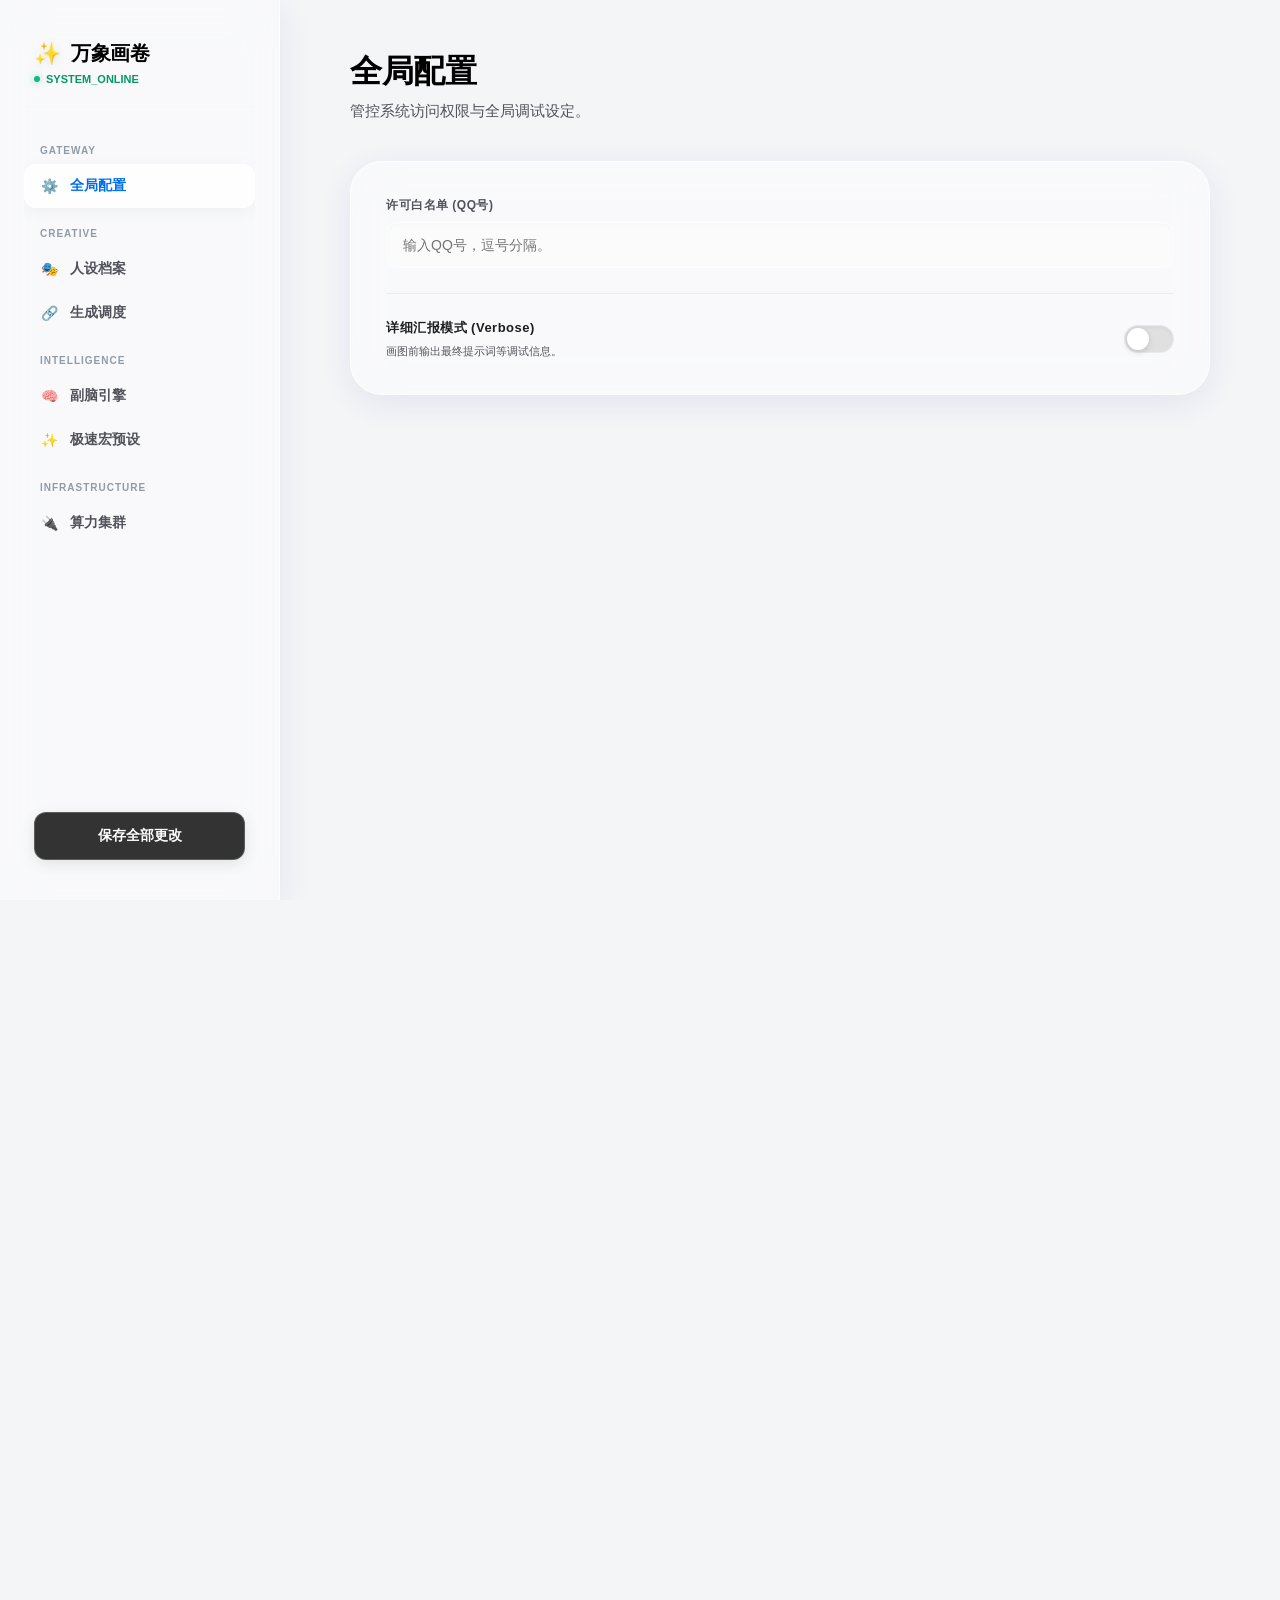
==== commit a68dc48b: "Update index.html" ====
--- a/pages/settings/index.html
+++ b/pages/settings/index.html
@@ -4,72 +4,16 @@
     <meta charset="utf-8" />
     <title>Omni-Draw Station</title>
     <link rel="stylesheet" href="./style.css" />
-    <style>
-        @media (max-width: 768px) {
-            /* 1. 布局重构为上下堆叠 */
-            .layout-wrapper { flex-direction: column !important; display: flex !important; height: 100vh !important; overflow: hidden !important; }
-            
-            /* 2. 侧边栏变身顶部导航 */
-            .sidebar { 
-                width: 100% !important; height: auto !important; padding: 15px !important; flex-shrink: 0 !important; 
-                border-right: none !important; border-bottom: 1px solid rgba(0,0,0,0.1) !important; 
-                background: rgba(255, 255, 255, 0.85) !important; backdrop-filter: blur(15px) !important;
-                z-index: 100 !important; display: block !important; position: relative !important;
-            }
-            .sidebar-header { flex-direction: row !important; display: flex !important; justify-content: space-between !important; align-items: center !important; margin-bottom: 15px !important; }
-            .brand h1 { font-size: 20px !important; margin: 0 !important; }
-            .status-dot { margin-top: 0 !important; }
-            
-            /* 3. 导航栏横向滑动，隐藏无用的大写英文分类 */
-            .nav-menu { display: flex !important; flex-direction: row !important; overflow-x: auto !important; overflow-y: hidden !important; white-space: nowrap !important; gap: 8px !important; padding-bottom: 5px !important; margin-bottom: 5px !important; }
-            .nav-label { display: none !important; }
-            .nav-item { flex: 0 0 auto !important; width: auto !important; padding: 8px 16px !important; font-size: 14px !important; margin-bottom: 0 !important;}
-            
-            /* 4. 内容区域：底部流出悬浮按钮的空间 */
-            .content { flex: 1 !important; overflow-y: auto !important; padding: 20px 15px 120px 15px !important; }
-            .page-header { margin-bottom: 20px !important; }
-            .page-header h2 { font-size: 24px !important; margin-bottom: 6px !important; }
-            
-            /* 5. 强制电脑端的两列网格变为单列，防止拥挤和黑边 */
-            .grid-row, .grid-2-col { display: flex !important; flex-direction: column !important; gap: 15px !important; }
-            .card, .glass-card { padding: 20px !important; border-radius: 16px !important; margin-bottom: 20px !important; width: 100% !important; box-sizing: border-box !important;}
-            .card-header.space-between { flex-direction: column !important; align-items: flex-start !important; gap: 10px !important; }
-            .card-header.space-between button { width: 100% !important; margin: 0 !important;}
-            
-            /* 6. 输入框宽度限制 100%，解决撑破页面的 Bug */
-            .input-modern, .input-glass { width: 100% !important; box-sizing: border-box !important; }
-            .form-group { width: 100% !important; overflow: hidden !important; }
-            
-            /* 7. 选项卡芯片自动换行排版 */
-            .chip-group, .node-selector, .node-selector-video { display: flex !important; flex-wrap: wrap !important; gap: 8px !important; }
-            .api-chip, .selector-chip { padding: 6px 14px !important; font-size: 13px !important; }
-            
-            /* 8. 极速宏预设：纵向排版更易点按 */
-            .list-item { display: flex !important; flex-direction: column !important; align-items: stretch !important; background: rgba(0,0,0,0.03) !important; padding: 15px !important; border-radius: 12px !important; gap: 10px !important; margin-bottom: 15px !important; width: 100% !important; box-sizing: border-box !important;}
-            .list-item input { width: 100% !important; background: rgba(255,255,255,0.5) !important; border-radius: 8px !important; padding: 10px !important; border: 1px solid rgba(0,0,0,0.1) !important;}
-            .list-item span { display: none !important; } /* 隐藏中间的箭头 */
-            .list-item button { align-self: flex-end !important; background: rgba(255,69,58,0.1) !important; color: #FF453A !important; padding: 8px 24px !important; border-radius: 8px !important; margin-top: 5px !important;}
-            
-            /* 9. 底部固定悬浮的保存大按钮 (修复重叠问题) */
-            .save-panel { 
-                position: fixed !important; bottom: 20px !important; left: 50% !important; transform: translateX(-50%) !important; 
-                width: calc(100% - 30px) !important; padding: 0 !important; margin: 0 !important; z-index: 1000 !important; 
-            }
-            .save-panel button { 
-                width: 100% !important; padding: 16px !important; font-size: 16px !important; font-weight: bold !important; 
-                border-radius: 16px !important; box-shadow: 0 10px 25px rgba(0,0,0,0.2) !important;
-            }
-            
-            /* 10. 参考图上传框缩小排版 */
-            .multi-upload-container { display: flex !important; flex-wrap: wrap !important; gap: 10px !important; }
-            .upload-trigger { height: 80px !important; width: 80px !important; }
-            .image-preview { height: 80px !important; }
-        }
-    </style>
 </head>
 <body>
+    <div class="ambient-bg">
+        <div class="color-orb orb-1"></div>
+        <div class="color-orb orb-2"></div>
+        <div class="color-orb orb-3"></div>
+    </div>
+
     <div class="layout-wrapper">
-        <aside class="sidebar">
+        <aside class="sidebar glass-panel">
             <div class="sidebar-header">
                 <div class="brand">
                     <span class="brand-icon">✨</span>
@@ -99,6 +43,133 @@
         <main class="content">
             <div id="tab-basic" class="tab-pane active">
                 <div class="page-header"><h2>全局配置</h2><p>管控系统访问权限与全局调试设定。</p></div>
+                <section class="card glass-card">
+                    <div class="form-group">
+                        <label>许可白名单 (QQ号)</label>
+                        <input type="text" id="perm_allowed_users" class="input-glass" placeholder="输入QQ号，逗号分隔。" />
+                    </div>
+                    <div class="divider"></div>
+                    <div style="display: flex; justify-content: space-between; align-items: center;">
+                        <div>
+                            <label style="margin-bottom: 4px; display: block; color: var(--text-main); font-size: 13px;">详细汇报模式 (Verbose)</label>
+                            <span style="font-size: 11px; color: var(--text-muted);">画图前输出最终提示词等调试信息。</span>
+                        </div>
+                        <div class="switch-wrapper"><input type="checkbox" id="verbose_report" class="ios-switch"></div>
+                    </div>
+                </section>
+            </div>
+
+            <div id="tab-persona" class="tab-pane">
+                <div class="page-header"><h2>人设档案</h2></div>
+                <div class="grid-row">
+                    <section class="card glass-card">
+                        <div class="form-group"><label>实体代号</label><input type="text" id="persona_name" class="input-glass" /></div>
+                        <div class="form-group"><label>底层特征序列</label><textarea id="persona_prompt" rows="5" class="input-glass"></textarea></div>
+                    </section>
+                    <section class="card glass-card">
+                        <div class="form-group">
+                            <label>参考图矩阵</label>
+                            <div class="multi-upload-container" id="persona-upload-container">
+                                <div class="upload-trigger glass-trigger" id="persona-upload-trigger">
+                                    <span class="upload-icon">+</span>
+                                    <span class="upload-text">添加图片</span>
+                                </div>
+                            </div>
+                            <input type="file" id="hidden-file-input" accept="image/*" multiple style="display: none;" />
+                        </div>
+                    </section>
+                </div>
+            </div>
+
+            <div id="tab-hub" class="tab-pane">
+                <div class="page-header"><h2>生成调度</h2></div>
+                <section class="card glass-card">
+                    <div class="form-group"><label>图生图负载指向</label><div class="node-selector" id="sel-route-img"></div><input type="hidden" id="route_img" /></div>
+                    <div class="divider"></div>
+                    <div class="form-group"><label>自拍拟态指向</label><div class="node-selector" id="sel-route-selfie"></div><input type="hidden" id="route_selfie" /></div>
+                    <div class="divider"></div>
+                    <div class="form-group"><label>视频渲染指向</label><div class="node-selector-video" id="sel-route-video"></div><input type="hidden" id="route_video" /></div>
+                </section>
+            </div>
+
+            <div id="tab-optimizer" class="tab-pane">
+                <div class="page-header"><h2>副脑引擎</h2></div>
+                <section class="card glass-card highlight-glass">
+                    <div class="card-header"><h3>Prompt Optimizer</h3><div class="switch-wrapper"><input type="checkbox" id="opt_enable" class="ios-switch"></div></div>
+                    <div class="grid-2-col">
+                        <div class="form-group"><label>画风协议</label><select id="opt_style" class="input-glass"><option value="手机日常原生感">手机日常原生感</option><option value="自拍专用极致真实">自拍专用极致真实</option><option value="电影级光影大片">电影级光影大片</option><option value="日系插画大师">日系插画大师</option><option value="3D 潮玩盲盒">3D 潮玩盲盒</option><option value="自定义模式">自定义模式</option></select></div>
+                        <div class="form-group"><label>处理节点</label><div class="node-selector" id="sel-opt-chain"></div><input type="hidden" id="opt_chain" /></div>
+                        <div class="form-group"><label>模型核心</label><input type="text" id="opt_model" class="input-glass" /></div>
+                        <div class="form-group"><label>超时限制</label><input type="number" id="opt_timeout" class="input-glass" /></div>
+                        <div class="form-group full-width"><label>并发上限</label><input type="number" id="opt_batch" class="input-glass" /></div>
+                        <div class="form-group full-width"><label>自定义注入</label><textarea id="opt_custom" rows="2" class="input-glass"></textarea></div>
+                    </div>
+                </section>
+            </div>
+
+            <div id="tab-presets" class="tab-pane">
+                <div class="page-header"><h2>极速宏预设</h2></div>
+                <section class="card glass-card">
+                    <div class="card-header space-between"><h3>已激活宏指令</h3><button data-action="add-preset" class="btn-glass-secondary btn-small">+ 添加指令</button></div>
+                    <div class="list-container" id="presets-container"></div>
+                </section>
+            </div>
+
+            <div id="tab-nodes" class="tab-pane">
+                <div class="page-header"><h2>算力集群</h2></div>
+                <section class="card glass-card">
+                    <div class="card-header space-between"><h3>图像算力节点</h3><button data-action="add-provider" class="btn-glass-secondary btn-small">+ 添加生图节点</button></div>
+                    <div class="list-container" id="providers-container"></div>
+                </section>
+                <section class="card glass-card">
+                    <div class="card-header space-between"><h3>视频渲染节点</h3><button data-action="add-video-provider" class="btn-glass-secondary btn-small">+ 添加视频节点</button></div>
+                    <div class="list-container" id="video-providers-container"></div>
+                </section>
+            </div>
+        </main>
+    </div>
+    <div id="toast-container"></div>
+    <script type="module" src="./app.js"></script>
+</body>
+</html><!doctype html>
+<html lang="zh-CN">
+<head>
+    <meta charset="utf-8" />
+    <title>Omni-Draw Station</title>
+    <link rel="stylesheet" href="./style.css" />
+</head>
+<body>
+    <div class="layout-wrapper">
+        <aside class="sidebar">
+            <div class="sidebar-header">
+                <div class="brand">
+                    <span class="brand-icon">✨</span>
+                    <h1>万象画卷</h1>
+                </div>
+                <div class="status-dot">SYSTEM_ONLINE</div>
+            </div>
+            
+            <nav class="nav-menu">
+                <div class="nav-label">GATEWAY</div>
+                <button class="nav-item active" data-target="tab-basic"><span>⚙️</span> 全局配置</button>
+                <div class="nav-label">CREATIVE</div>
+                <button class="nav-item" data-target="tab-persona"><span>🎭</span> 人设档案</button>
+                <button class="nav-item" data-target="tab-hub"><span>🔗</span> 生成调度</button>
+                <div class="nav-label">INTELLIGENCE</div>
+                <button class="nav-item" data-target="tab-optimizer"><span>🧠</span> 副脑引擎</button>
+                <button class="nav-item" data-target="tab-presets"><span>✨</span> 极速宏预设</button>
+                <div class="nav-label">INFRASTRUCTURE</div>
+                <button class="nav-item" data-target="tab-nodes"><span>🔌</span> 算力集群</button>
+            </nav>
+
+            <div class="save-panel">
+                <button data-action="save-config" class="btn-primary">保存全部更改</button>
+            </div>
+        </aside>
+
+        <main class="content">
+            <div id="tab-basic" class="tab-pane active">
+                <div class="page-header"><h2>全局配置</h2><p>管控系统访问权限与全局调试设定。</p></div>
                 <section class="card">
                     <div class="form-group">
                         <label>许可白名单 (QQ号)</label>
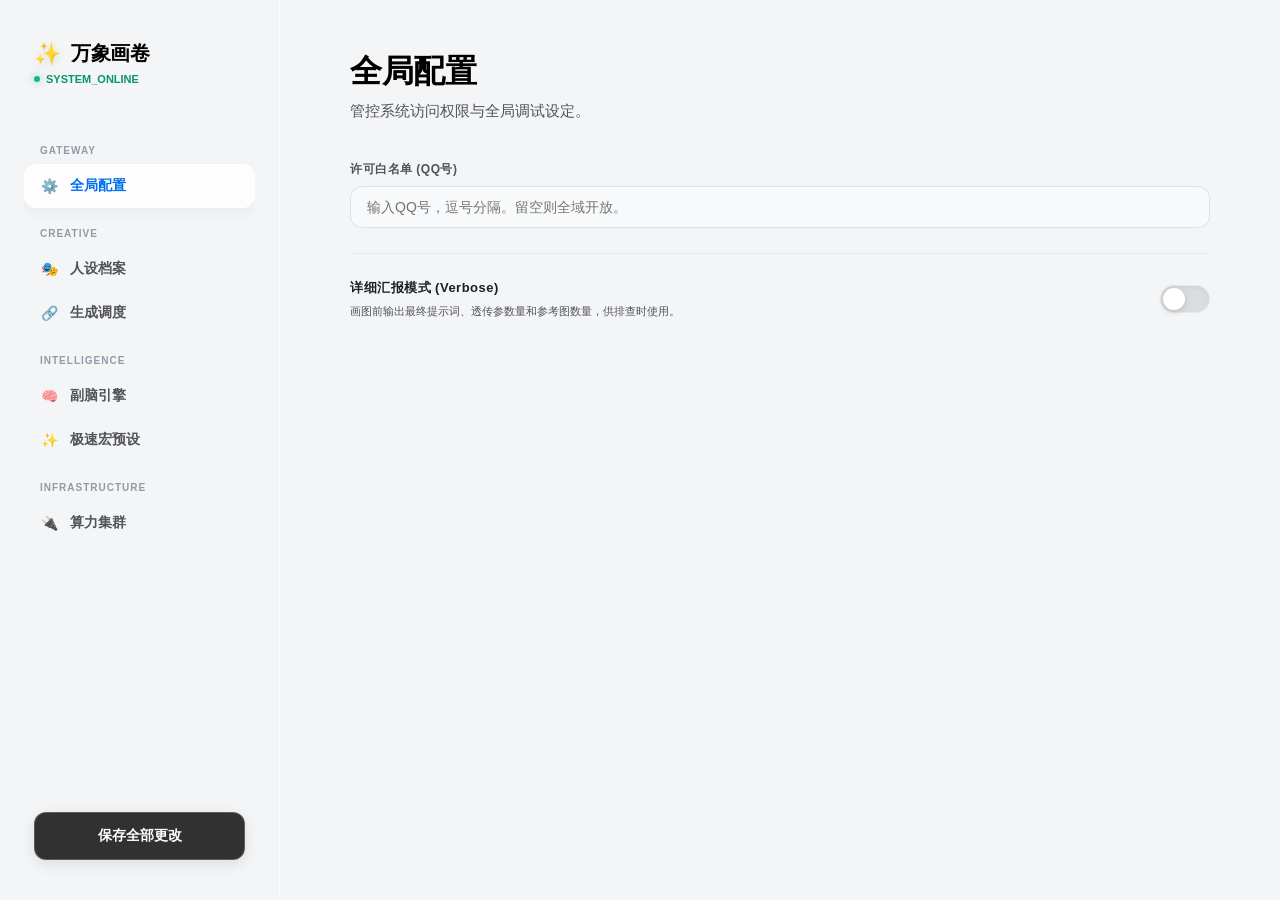
==== commit cb80a13c: "Update index.html" ====
--- a/pages/settings/index.html
+++ b/pages/settings/index.html
@@ -4,139 +4,130 @@
     <meta charset="utf-8" />
     <title>Omni-Draw Station</title>
     <link rel="stylesheet" href="./style.css" />
-</head>
-<body>
-    <div class="ambient-bg">
-        <div class="color-orb orb-1"></div>
-        <div class="color-orb orb-2"></div>
-        <div class="color-orb orb-3"></div>
-    </div>
-
-    <div class="layout-wrapper">
-        <aside class="sidebar glass-panel">
-            <div class="sidebar-header">
-                <div class="brand">
-                    <span class="brand-icon">✨</span>
-                    <h1>万象画卷</h1>
-                </div>
-                <div class="status-dot">SYSTEM_ONLINE</div>
-            </div>
-            
-            <nav class="nav-menu">
-                <div class="nav-label">GATEWAY</div>
-                <button class="nav-item active" data-target="tab-basic"><span>⚙️</span> 全局配置</button>
-                <div class="nav-label">CREATIVE</div>
-                <button class="nav-item" data-target="tab-persona"><span>🎭</span> 人设档案</button>
-                <button class="nav-item" data-target="tab-hub"><span>🔗</span> 生成调度</button>
-                <div class="nav-label">INTELLIGENCE</div>
-                <button class="nav-item" data-target="tab-optimizer"><span>🧠</span> 副脑引擎</button>
-                <button class="nav-item" data-target="tab-presets"><span>✨</span> 极速宏预设</button>
-                <div class="nav-label">INFRASTRUCTURE</div>
-                <button class="nav-item" data-target="tab-nodes"><span>🔌</span> 算力集群</button>
-            </nav>
-
-            <div class="save-panel">
-                <button data-action="save-config" class="btn-primary">保存全部更改</button>
-            </div>
-        </aside>
-
-        <main class="content">
-            <div id="tab-basic" class="tab-pane active">
-                <div class="page-header"><h2>全局配置</h2><p>管控系统访问权限与全局调试设定。</p></div>
-                <section class="card glass-card">
-                    <div class="form-group">
-                        <label>许可白名单 (QQ号)</label>
-                        <input type="text" id="perm_allowed_users" class="input-glass" placeholder="输入QQ号，逗号分隔。" />
-                    </div>
-                    <div class="divider"></div>
-                    <div style="display: flex; justify-content: space-between; align-items: center;">
-                        <div>
-                            <label style="margin-bottom: 4px; display: block; color: var(--text-main); font-size: 13px;">详细汇报模式 (Verbose)</label>
-                            <span style="font-size: 11px; color: var(--text-muted);">画图前输出最终提示词等调试信息。</span>
-                        </div>
-                        <div class="switch-wrapper"><input type="checkbox" id="verbose_report" class="ios-switch"></div>
-                    </div>
-                </section>
-            </div>
-
-            <div id="tab-persona" class="tab-pane">
-                <div class="page-header"><h2>人设档案</h2></div>
-                <div class="grid-row">
-                    <section class="card glass-card">
-                        <div class="form-group"><label>实体代号</label><input type="text" id="persona_name" class="input-glass" /></div>
-                        <div class="form-group"><label>底层特征序列</label><textarea id="persona_prompt" rows="5" class="input-glass"></textarea></div>
-                    </section>
-                    <section class="card glass-card">
-                        <div class="form-group">
-                            <label>参考图矩阵</label>
-                            <div class="multi-upload-container" id="persona-upload-container">
-                                <div class="upload-trigger glass-trigger" id="persona-upload-trigger">
-                                    <span class="upload-icon">+</span>
-                                    <span class="upload-text">添加图片</span>
-                                </div>
-                            </div>
-                            <input type="file" id="hidden-file-input" accept="image/*" multiple style="display: none;" />
-                        </div>
-                    </section>
-                </div>
-            </div>
-
-            <div id="tab-hub" class="tab-pane">
-                <div class="page-header"><h2>生成调度</h2></div>
-                <section class="card glass-card">
-                    <div class="form-group"><label>图生图负载指向</label><div class="node-selector" id="sel-route-img"></div><input type="hidden" id="route_img" /></div>
-                    <div class="divider"></div>
-                    <div class="form-group"><label>自拍拟态指向</label><div class="node-selector" id="sel-route-selfie"></div><input type="hidden" id="route_selfie" /></div>
-                    <div class="divider"></div>
-                    <div class="form-group"><label>视频渲染指向</label><div class="node-selector-video" id="sel-route-video"></div><input type="hidden" id="route_video" /></div>
-                </section>
-            </div>
-
-            <div id="tab-optimizer" class="tab-pane">
-                <div class="page-header"><h2>副脑引擎</h2></div>
-                <section class="card glass-card highlight-glass">
-                    <div class="card-header"><h3>Prompt Optimizer</h3><div class="switch-wrapper"><input type="checkbox" id="opt_enable" class="ios-switch"></div></div>
-                    <div class="grid-2-col">
-                        <div class="form-group"><label>画风协议</label><select id="opt_style" class="input-glass"><option value="手机日常原生感">手机日常原生感</option><option value="自拍专用极致真实">自拍专用极致真实</option><option value="电影级光影大片">电影级光影大片</option><option value="日系插画大师">日系插画大师</option><option value="3D 潮玩盲盒">3D 潮玩盲盒</option><option value="自定义模式">自定义模式</option></select></div>
-                        <div class="form-group"><label>处理节点</label><div class="node-selector" id="sel-opt-chain"></div><input type="hidden" id="opt_chain" /></div>
-                        <div class="form-group"><label>模型核心</label><input type="text" id="opt_model" class="input-glass" /></div>
-                        <div class="form-group"><label>超时限制</label><input type="number" id="opt_timeout" class="input-glass" /></div>
-                        <div class="form-group full-width"><label>并发上限</label><input type="number" id="opt_batch" class="input-glass" /></div>
-                        <div class="form-group full-width"><label>自定义注入</label><textarea id="opt_custom" rows="2" class="input-glass"></textarea></div>
-                    </div>
-                </section>
-            </div>
-
-            <div id="tab-presets" class="tab-pane">
-                <div class="page-header"><h2>极速宏预设</h2></div>
-                <section class="card glass-card">
-                    <div class="card-header space-between"><h3>已激活宏指令</h3><button data-action="add-preset" class="btn-glass-secondary btn-small">+ 添加指令</button></div>
-                    <div class="list-container" id="presets-container"></div>
-                </section>
-            </div>
-
-            <div id="tab-nodes" class="tab-pane">
-                <div class="page-header"><h2>算力集群</h2></div>
-                <section class="card glass-card">
-                    <div class="card-header space-between"><h3>图像算力节点</h3><button data-action="add-provider" class="btn-glass-secondary btn-small">+ 添加生图节点</button></div>
-                    <div class="list-container" id="providers-container"></div>
-                </section>
-                <section class="card glass-card">
-                    <div class="card-header space-between"><h3>视频渲染节点</h3><button data-action="add-video-provider" class="btn-glass-secondary btn-small">+ 添加视频节点</button></div>
-                    <div class="list-container" id="video-providers-container"></div>
-                </section>
-            </div>
-        </main>
-    </div>
-    <div id="toast-container"></div>
-    <script type="module" src="./app.js"></script>
-</body>
-</html><!doctype html>
-<html lang="zh-CN">
-<head>
-    <meta charset="utf-8" />
-    <title>Omni-Draw Station</title>
-    <link rel="stylesheet" href="./style.css" />
+    
+    <style>
+        /* ✨ 修复 1：电脑端 & 手机端全局通用，解决 input-modern 样式缺失导致的原始黑框问题 */
+        .input-modern {
+            width: 100%;
+            padding: 12px 16px;
+            background: rgba(255, 255, 255, 0.4);
+            border: 1px solid rgba(0, 0, 0, 0.1);
+            border-radius: 12px;
+            color: #1C1E21;
+            font-size: 14px;
+            outline: none;
+            transition: all 0.3s cubic-bezier(0.25, 0.8, 0.25, 1);
+            box-sizing: border-box;
+            font-family: inherit;
+        }
+        .input-modern:focus {
+            background: rgba(255, 255, 255, 0.8);
+            border-color: #006FEE;
+            box-shadow: 0 0 0 3px rgba(0, 111, 238, 0.15);
+        }
+        textarea.input-modern {
+            resize: vertical;
+            min-height: 80px;
+        }
+        select.input-modern {
+            appearance: none;
+            cursor: pointer;
+        }
+
+        /* ✨ 修复 2：手机端专属隔离适配层（仅在屏幕宽度小于 768px 时生效，电脑端绝不受影响） */
+        @media screen and (max-width: 768px) {
+            /* 基础布局：变为上下结构 */
+            .layout-wrapper { flex-direction: column !important; display: flex !important; height: 100vh !important; }
+            
+            /* 侧边栏：移动到顶部，作为固定的导航区域 */
+            .sidebar { 
+                width: 100% !important; 
+                height: auto !important; 
+                padding: 15px 15px 5px 15px !important; 
+                flex-shrink: 0 !important;
+                border-right: none !important; 
+                border-bottom: 1px solid rgba(0,0,0,0.05) !important;
+                background: rgba(255, 255, 255, 0.85) !important;
+                backdrop-filter: blur(15px) !important;
+                -webkit-backdrop-filter: blur(15px) !important;
+                z-index: 100 !important; 
+            }
+            .sidebar-header { display: flex !important; justify-content: space-between !important; align-items: center !important; margin-bottom: 10px !important; }
+            .brand h1 { font-size: 18px !important; margin: 0 !important; }
+            .status-dot { margin: 0 !important; transform: scale(0.9); }
+            
+            /* 导航菜单：横向排列，允许滑动，隐藏多余英文文本 */
+            .nav-menu { 
+                display: flex !important; flex-direction: row !important; overflow-x: auto !important; 
+                white-space: nowrap !important; gap: 8px !important; padding-bottom: 8px !important; 
+                -webkit-overflow-scrolling: touch !important; 
+            }
+            .nav-menu::-webkit-scrollbar { display: none !important; } 
+            .nav-label { display: none !important; } 
+            .nav-item { width: auto !important; flex: 0 0 auto !important; padding: 6px 12px !important; margin: 0 !important; font-size: 13px !important; border-radius: 8px !important;}
+            
+            /* 主内容区：底部预留充足空间，避免被悬浮按钮遮挡 */
+            .content { 
+                flex: 1 !important; 
+                padding: 15px 15px 90px 15px !important; /* 关键：底部留出 90px 给保存按钮 */
+                overflow-y: auto !important; 
+                -webkit-overflow-scrolling: touch !important; 
+            }
+            .page-header { margin-bottom: 15px !important; }
+            .page-header h2 { font-size: 20px !important; margin-bottom: 4px !important; }
+            .page-header p { font-size: 12px !important; line-height: 1.4 !important; opacity: 0.8 !important;}
+            
+            /* 网格布局：强制双列变单列 */
+            .grid-row, .grid-2-col { display: flex !important; flex-direction: column !important; gap: 12px !important; }
+            
+            /* 卡片与表单：宽度撑满，防溢出 */
+            .card { padding: 15px !important; width: 100% !important; box-sizing: border-box !important; margin-bottom: 15px !important; border-radius: 12px !important; }
+            .form-group { width: 100% !important; box-sizing: border-box !important; }
+            
+            /* 复杂头部：纵向排列按钮 */
+            .card-header.space-between { flex-direction: column !important; align-items: flex-start !important; gap: 10px !important; }
+            .card-header.space-between button { width: 100% !important; }
+            
+            /* 列表项（如极速宏）：纵向排版更易点按 */
+            .list-item { 
+                display: flex !important; flex-direction: column !important; gap: 8px !important; height: auto !important; 
+                padding: 12px !important; box-sizing: border-box !important; background: rgba(0,0,0,0.03) !important; border-radius: 12px !important;
+            }
+            .list-item span { display: none !important; } /* 隐藏间隔箭头 */
+            .list-item button { width: 100% !important; margin-top: 5px !important; padding: 10px !important; border-radius: 8px !important;}
+            
+            /* ✨ 优化悬浮保存按钮：精致的底部居中胶囊按钮，绝不重叠错位 ✨ */
+            .save-panel { 
+                position: fixed !important; 
+                bottom: 20px !important; 
+                left: 50% !important; 
+                transform: translateX(-50%) !important; 
+                width: 85% !important; 
+                max-width: 350px !important; /* 限制最大宽度，更像 App 按钮 */
+                padding: 0 !important; 
+                margin: 0 !important; 
+                z-index: 9999 !important; 
+            }
+            .save-panel button { 
+                width: 100% !important; 
+                padding: 14px !important; 
+                border-radius: 24px !important; /* 胶囊圆角 */
+                box-shadow: 0 8px 25px rgba(0,111,238,0.4) !important; /* 悬浮蓝色光晕 */
+                background: #006FEE !important;
+                color: #FFF !important;
+                border: none !important;
+                font-size: 15px !important;
+                font-weight: bold !important;
+            }
+            
+            /* 图片与芯片容器自适应 */
+            .multi-upload-container { display: flex !important; flex-wrap: wrap !important; gap: 8px !important; }
+            .chip-group, .node-selector, .node-selector-video { display: flex !important; flex-wrap: wrap !important; gap: 6px !important; }
+            .api-chip, .selector-chip { padding: 6px 12px !important; font-size: 12px !important; }
+            .upload-trigger { width: 70px !important; height: 70px !important; }
+            .image-preview { height: 70px !important; }
+        }
+    </style>
 </head>
 <body>
     <div class="layout-wrapper">
